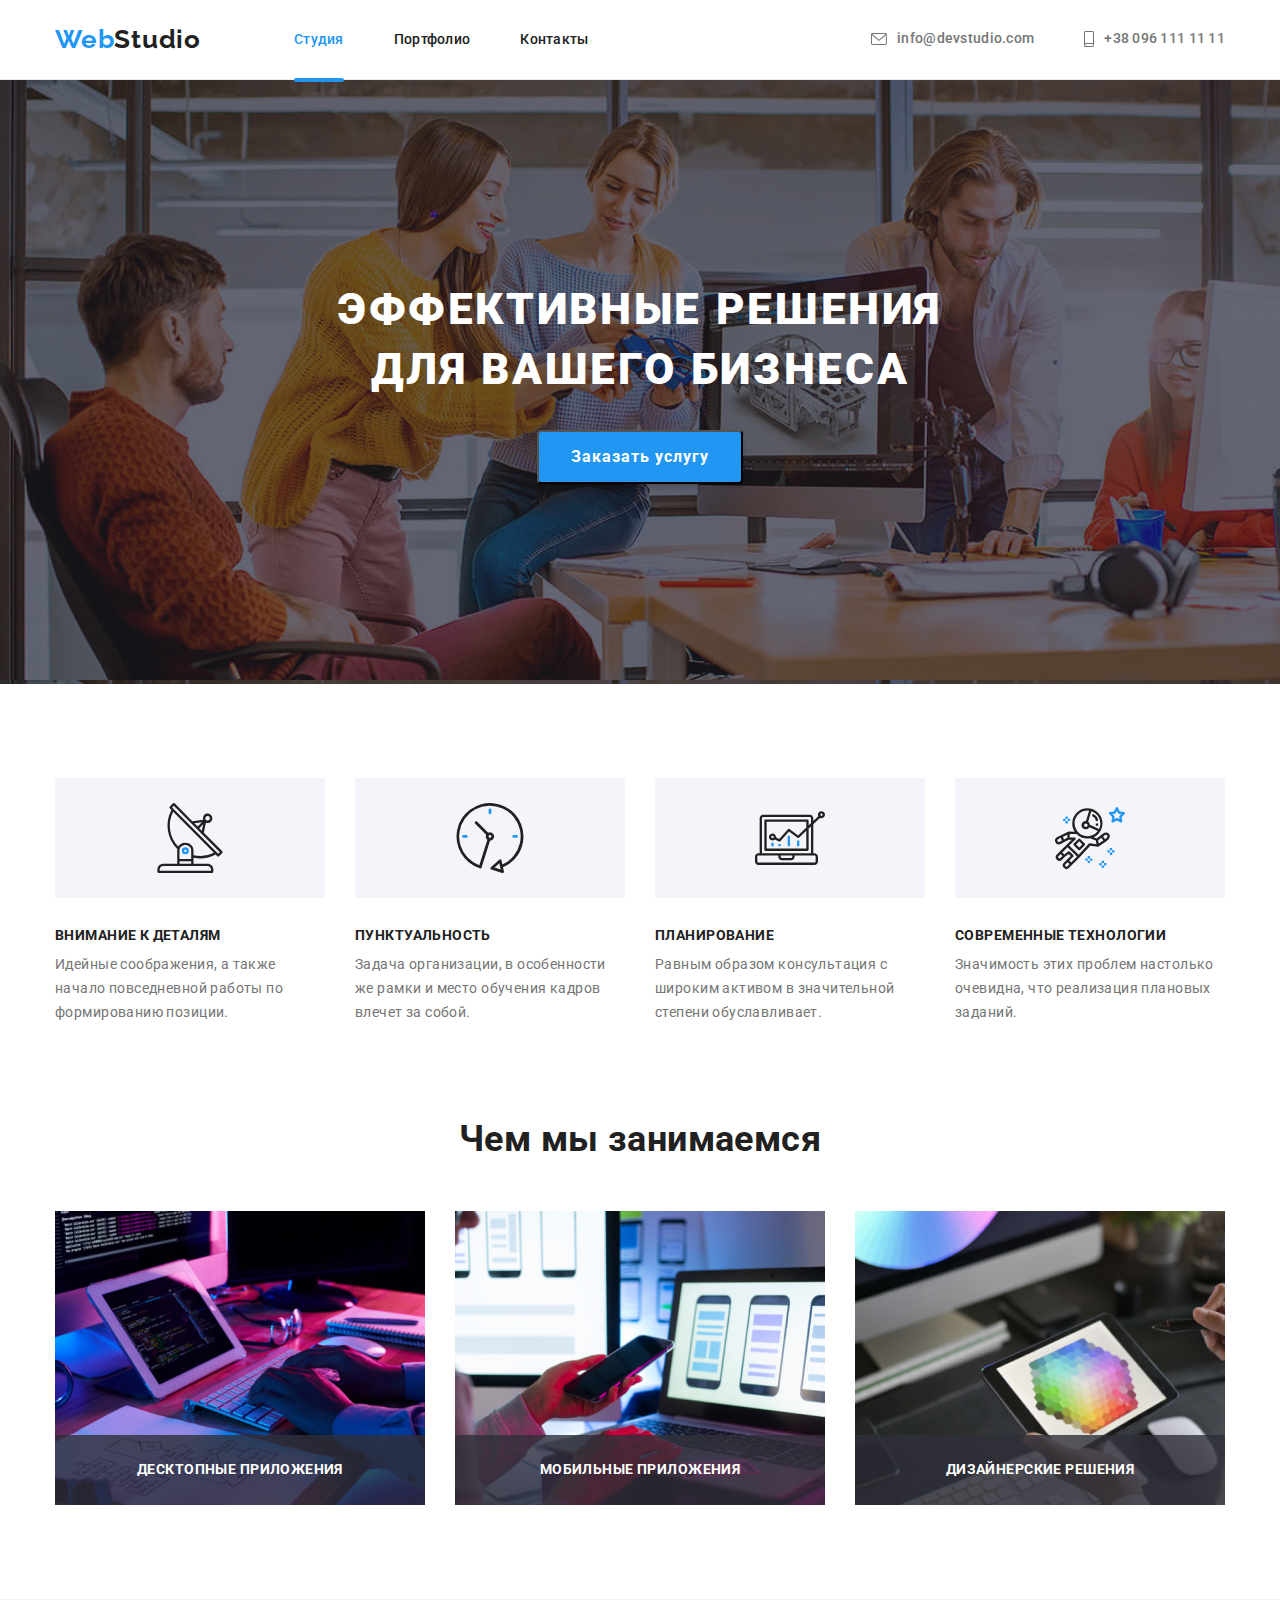
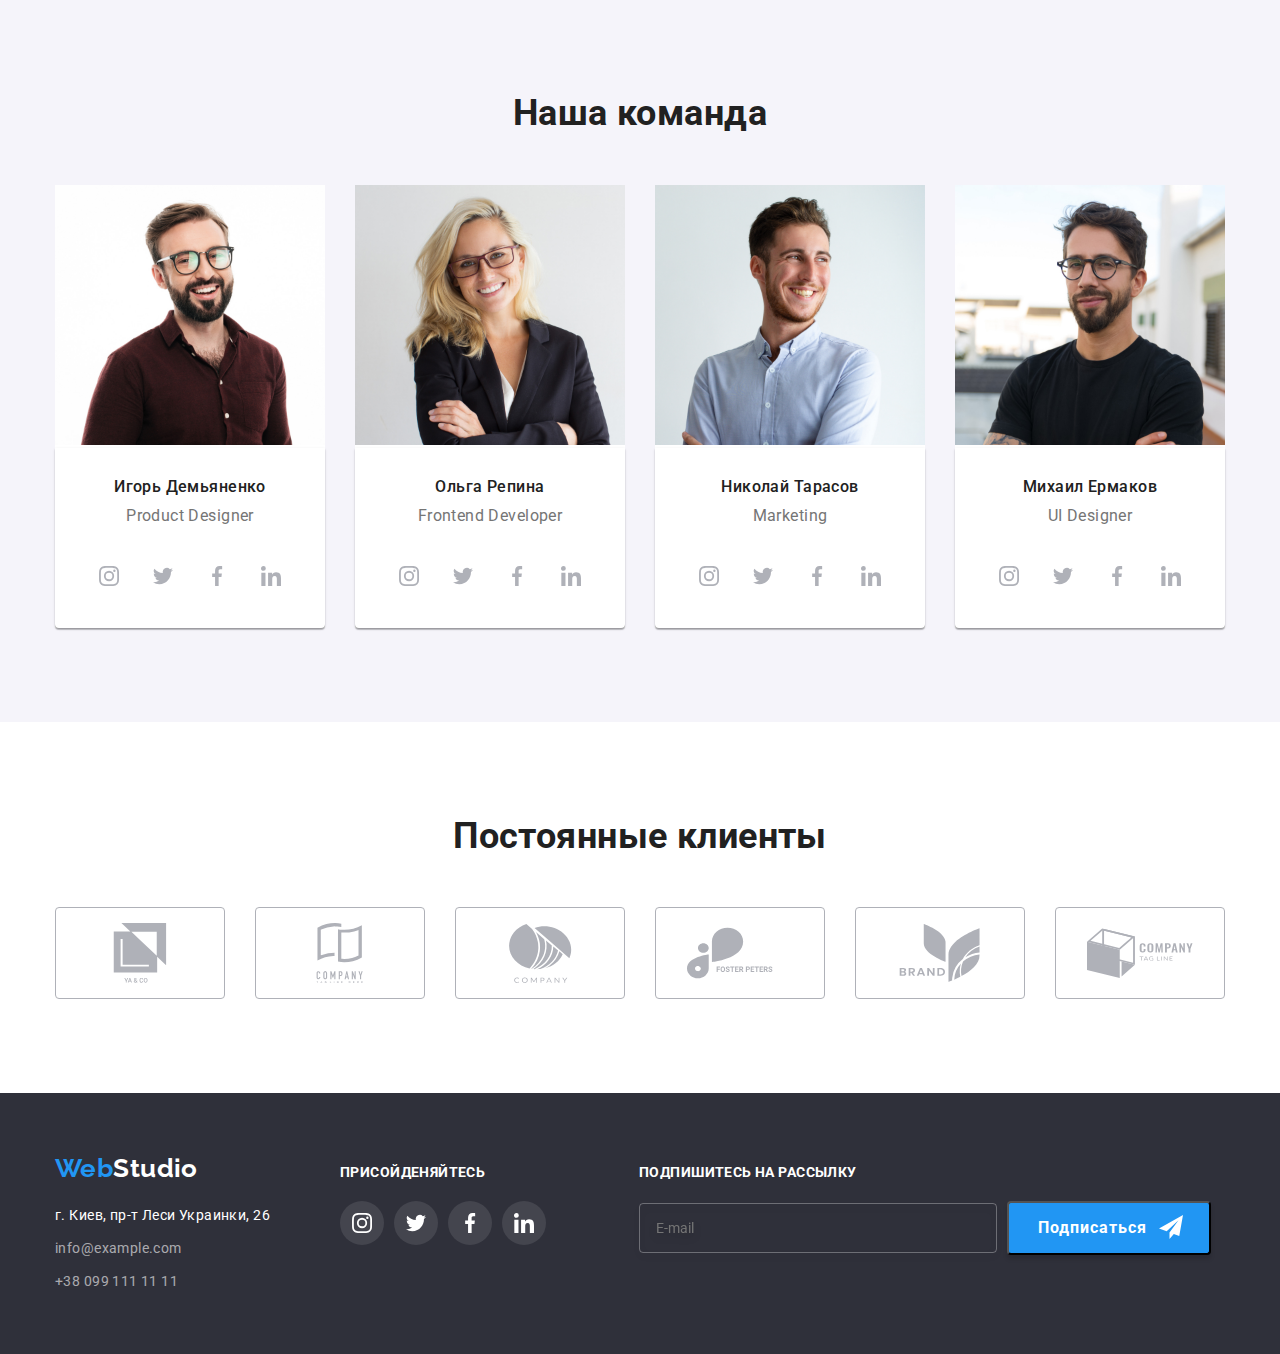
==== index.html @ 7fa9fbef "murkup-hw-7" ====
<!DOCTYPE html>
<html lang="ru">
<head>
    <meta charset="UTF-8">
    <meta http-equiv="X-UA-Compatible" content="IE=edge">
    <meta name="viewport" content="width=device-width, initial-scale=1.0">
    <title>WebStudio</title>
    <link rel="stylesheet" href="https://cdn.jsdelivr.net/npm/modern-normalize@1.1.0/modern-normalize.min.css">
    <link rel="stylesheet" href="./css/style.css">
    <link rel="preconnect" href="https://fonts.googleapis.com">
    <link rel="preconnect" href="https://fonts.gstatic.com" crossorigin>
    <link href="https://fonts.googleapis.com/css2?family=Raleway:wght@700&family=Roboto:wght@400;500;700;900&display=swap"
        rel="stylesheet">
</head>
<body>
    <!-- Navigation-->
        <header class="header">
            <div class="container container-header">
        <nav class="nav">
            <a class="nav-header" href="./index.html"><span class="icon">Web</span>Studio</a>
            <ul class="nav-list">
                <li class="nav-item">
                    <a class="nav-link current" href="./index.html">Студия</a>
                </li>
                <li class="nav-item">
                    <a class="nav-link" href="./portfolio.html">Портфолио</a>
                </li>
                <li class="nav-item">
                    <a class="nav-link" href="">Контакты</a>
                </li>
            </ul>
        </nav>
        <ul class="contact-list">
            <li class="contact-item">
                <a class="contact-link" href="mailto:info@devstudio.com">
                 <svg class="mail-icon" width="16" height="12">
                    <use href="./images/icons.svg#envelope"></use>
                 </svg>info@devstudio.com
                </a>
            </li>
            <li class="contact-item">
                <a class="contact-link" href="tel:+380961111111">
                    <svg class="mail-icon" width="10" height="16">
                      <use href="./images/icons.svg#smartphone"></use>
                    </svg>+38 096 111 11 11
                </a>
            </li>
        </ul>
            </div>
    </header>
    <main>
        <!--Hero-->
        <section class="hero">
            <div class="container">
            <h1 class="hero-title">Эффективные решения<br>для вашего бизнеса</h1>
                <button class="hero-btn" type="button" data-modal-open>Заказать услугу</button>
                <div class="backdrop is-hidden" data-modal>
                    <div class="modal">
                        <form class="form">
                            <button class="btn-modal-close" data-modal-close>
                                <svg class="icon-modal-close">
                                    <use href="./images/icons-form.svg#close-black-form"></use>
                                </svg>
                            </button>
                            <b class="form-title">Оставьте свои данные, мы вам перезвоним</b>
                            <div class="form-field">
                                <input class="form-input" type="text" name="text" id="name">
                                <span class="form-icon"><svg class="form-icon-item">
                                    <use href="./images/icons-form.svg#person-black-form"></use>
                                </svg></span>
                                <label class="form-label" for="name">Имя</label>
                            </div>
                            <div class="form-field">
                                <input class="form-input" type="tel" name="tel" id="tel">
                                <span class="form-icon"><svg class="form-icon-item">
                                    <use href="./images/icons-form.svg#phone-black-form"></use>
                                </svg></span>
                                <label class="form-label" for="tel">Телефон</label>
                            </div>
                            <div class="form-field">
                                <input class="form-input" type="email" name="email" id="email">
                                <span class="form-icon"><svg class="form-icon-item">
                                    <use href="./images/icons-form.svg#email-black-form"></use>
                                </svg></span>
                                <label class="form-label" for="email">Почта</label>
                            </div>
                            <div class="form-field">
                                <textarea class="form-input" placeholder="Введите текст" rows="5" name="feedback" id="feedback"></textarea>
                                <label class="form-label" for="feedback">Комментарий</label>
                            </div>
                            <div class="checkbox">
                                <label class="checkbox-label">
                                <input class="checkbox-input" type="checkbox" name="chekbox">
                                <span class="checkbox-icon"></span>
                                    Соглашаюсь с рассылкой и принимаю <a class="condition" href="">Условия договора</a>
                                </label>
                            </div>
                            <button class="form-btn-send" type="submit">Отправить</button>
                        </form>
                    </div>
                </div>
            </div>
        </section>
        <!--Наши преимущества-->
        <section class="content">
            <div class="container">
            <h2 hidden>Наши особенности</h2>
            <ul class="content-list">
                <li class="content-item">
                    <div class="box-icon">
                        <svg class="icon-special">
                            <use href="./images/icons.svg#antenna"></use>
                        </svg>
                    </div>
                    <h3 class="content-subtitle">Внимание к деталям</h3>
                    <p class="content-text">Идейные соображения, а также начало повседневной работы по формированию позиции.</p>
                </li>
                <li class="content-item">
                    <div class="box-icon">
                        <svg class="icon-special">
                        <use href="./images/icons.svg#clock"></use>
                        </svg>
                    </div>
                    <h3 class="content-subtitle">Пунктуальность</h3>
                    <p class="content-text">Задача организации, в особенности же рамки и место обучения кадров влечет за собой.</p>
                </li>
                <li class="content-item">
                    <div class="box-icon">
                        <svg class="icon-special">
                        <use href="./images/icons.svg#diagram"></use>
                        </svg>
                    </div>
                    <h3 class="content-subtitle">Планирование</h3>
                    <p class="content-text">Равным образом консультация с широким активом в значительной степени обуславливает.</p>
                </li>
                <li class="content-item">
                    <div class="box-icon">
                        <svg class="icon-special">
                        <use href="./images/icons.svg#astronaut"></use>
                        </svg>
                    </div>
                    <h3 class="content-subtitle">Современные технологии</h3>
                    <p class="content-text">Значимость этих проблем настолько очевидна, что реализация плановых заданий.</p>
                </li>
            </ul>
            </div>
        </section>
        <!--Чем мы занимаемся-->
        <section class="section">
            <div class="container">
            <h2 class="main-title">Чем мы занимаемся</h2>
            <ul class="image-list">
                <li class="image-item">
                    <div class="image-thumb">
                    <img class="image-works" src="./images/img.jpg" alt="создание сайта" width="370" height="294">
                    <p class="image-thumb-text">
                        Десктопные приложения
                    </p>
                    </div>
                </li>
                <li class="image-item">
                    <div class="image-thumb">
                    <img class="image-works" src="./images/img-1.jpg" alt="разработка мобильного приложения" width="370" height="294">
                    <p class="image-thumb-text">
                        Мобильные приложения
                    </p>
                    </div>
                </li>
                <li class="image-item">
                    <div class="image-thumb">
                    <img class="image-works" src="./images/img-2.jpg" alt="гамма цветов" width="370" height="294">
                    <p class="image-thumb-text">
                        Дизайнерские решения 
                    </p>
                    </div>
                </li>
            </ul>
            </div>
        </section>
        <!--Наша команда-->
        <section class="section team">
            <div class="container">
            <h2 class="main-title">Наша команда</h2>
                <ul class="team-list">
                    <li class="team-item">
                        <img class="team-link" src="./images/img-igor.jpg" alt="фото Игорь Демьяненко дизайнер продукта" width="270" height="260">
                        <div class="team-border">
                        <h3 class="title-avatar">Игорь Демьяненко</h3>
                        <p class="team-text">Product Designer</p>
                        <ul class="icons-line">
                            <li class="icons-item">
                                <a class="background-link" href="https://instagram.com">
                                    <svg class="social-media">
                                         <use href="./images/icons.svg#instagram"></use>
                                     </svg>
                                 </a>
                            </li>
                            <li class="icons-item">
                                <a class="background-link" href="https://twiter.com">
                                    <svg class="social-media">
                                        <use href="./images/icons.svg#twitter"></use>
                                    </svg>
                                </a>
                            </li>
                            <li class="icons-item">
                                <a class="background-link" href="https://facebook.com">
                                    <svg class="social-media">
                                        <use href="./images/icons.svg#facebook"></use>
                                    </svg>
                                </a>
                            </li>
                            <li class="icons-item">
                                <a class="background-link" href="https://linkedin.com">
                                    <svg class="social-media">
                                        <use href="./images/icons.svg#linkedin"></use>
                                    </svg>
                                </a>
                            </li>
                        </ul>
                        </div>
                    </li>
                    <li class="team-item">
                        <img class="team-link" src="./images/img-olga.jpg" alt="фото Ольга Репина frontend разработчик" width="270" height="260">
                        <div class="team-border">
                        <h3 class="title-avatar">Ольга Репина</h3>
                        <p class="team-text">Frontend Developer</p>
                        <ul class="icons-line">
                            <li class="icons-item">
                                <a class="background-link" href="https://instagram.com">
                                    <svg class="social-media">
                                        <use href="./images/icons.svg#instagram"></use>
                                    </svg>
                                </a>
                            </li>
                            <li class="icons-item">
                                <a class="background-link" href="https://twiter.com">
                                    <svg class="social-media">
                                        <use href="./images/icons.svg#twitter"></use>
                                    </svg>
                                </a>
                            </li>
                            <li class="icons-item">
                                <a class="background-link" href="https://facebook.com">
                                    <svg class="social-media">
                                        <use href="./images/icons.svg#facebook"></use>
                                    </svg>
                                </a>
                            </li>
                            <li class="icons-item">
                                <a class="background-link" href="https://linkedin.com">
                                    <svg class="social-media">
                                        <use href="./images/icons.svg#linkedin"></use>
                                    </svg>
                                </a>
                            </li>
                        </ul>
                        </div>
                    </li>
                    <li class="team-item">
                        <img class="team-link" src="./images/img-nikolaj.jpg" alt="фото Николай Тарасов маркитолог" width="270" height="260">
                        <div class="team-border">
                        <h3 class="title-avatar">Николай Тарасов</h3>
                        <p class="team-text">Marketing</p>
                        <ul class="icons-line">
                            <li class="icons-item">
                                <a class="background-link" href="https://instagram.com">
                                    <svg class="social-media">
                                        <use href="./images/icons.svg#instagram"></use>
                                    </svg>
                                </a>
                            </li>
                            <li class="icons-item">
                                <a class="background-link" href="https://twiter.com">
                                    <svg class="social-media">
                                        <use href="./images/icons.svg#twitter"></use>
                                    </svg>
                                </a>
                            </li>
                            <li class="icons-item">
                                <a class="background-link" href="https://facebook.com">
                                    <svg class="social-media">
                                        <use href="./images/icons.svg#facebook"></use>
                                    </svg>
                                </a>
                            </li>
                            <li class="icons-item">
                                <a class="background-link" href="https://linkedin.com">
                                    <svg class="social-media">
                                        <use href="./images/icons.svg#linkedin"></use>
                                    </svg>
                                </a>
                            </li>
                        </ul>
                        </div>
                    </li>
                    <li class="team-item">
                        <img class="team-link" src="./images/img-mihail.jpg" alt="фото Михаил Ермаков дизайнер пользовательского интерфейса" width="270" height="260">
                        <div class="team-border">
                        <h3 class="title-avatar">Михаил Ермаков</h3>
                        <p class="team-text">UI Designer</p>
                        <ul class="icons-line">
                            <li class="icons-item">
                                <a class="background-link" href="https://instagram.com">
                                    <svg class="social-media">
                                        <use href="./images/icons.svg#instagram"></use>
                                    </svg>
                                </a>
                            </li>
                            <li class="icons-item">
                                <a class="background-link" href="https://twiter.com">
                                    <svg class="social-media">
                                        <use href="./images/icons.svg#twitter"></use>
                                    </svg>
                                </a>
                            </li>
                            <li class="icons-item">
                                <a class="background-link" href="https://facebook.com">
                                    <svg class="social-media">
                                        <use href="./images/icons.svg#facebook"></use>
                                    </svg>
                                </a>
                            </li>
                            <li class="icons-item">
                                <a class="background-link" href="https://linkedin.com">
                                    <svg class="social-media">
                                        <use href="./images/icons.svg#linkedin"></use>
                                    </svg>
                                </a>
                            </li>
                        </ul>
                        </div>
                    </li>
                </ul>
            </div>
        </section>
        <section class="section">
            <div class="container">
                <h2 class="main-title">Постоянные клиенты</h2>
                <ul class="company-list">
                <li class="company-item">
                <a class="company-link" href="">
                    <svg class="company-svg" width="106" height="60">
                        <use href="./images/icons.svg#Union"></use>
                    </svg>
                </a>
                </li>
                <li class="company-item">
                  <a class="company-link" href="">
                    <svg class="company-svg" width="106" height="60">
                        <use href="./images/icons.svg#tagline-here"></use>
                    </svg>
                  </a>
                </li>
                <li class="company-item">
                  <a class="company-link" href="">
                    <svg class="company-svg" width="106" height="60">
                        <use href="./images/icons.svg#company"></use>
                    </svg>
                  </a>
                </li>
                <li class="company-item">
                  <a class="company-link" href="">
                    <svg class="company-svg" width="106" height="60">
                        <use href="./images/icons.svg#foster-peters"></use>
                    </svg>
                  </a>
                </li>
                <li class="company-item">
                  <a class="company-link" href="">
                    <svg class="company-svg" width="106" height="60">
                        <use href="./images/icons.svg#brand"></use>
                    </svg>
                  </a>
                </li>
                <li class="company-item">
                  <a class="company-link" href="">
                    <svg class="company-svg" width="106" height="60">
                        <use href="./images/icons.svg#tagline-last"></use>
                    </svg>
                  </a>
                </li>
                </ul>
            </div>
        </section>
    </main>
    <!--Подвал-->
    <footer class="footer">
        <div class="container footer-container">
        <div>
        <a class="footer-link" href="./index.html"><span class="icon">Web</span>Studio</a>
        <address class="map">г. Киев, пр-т Леси Украинки, 26</address>
        <ul class="footer-list">
            <li class="footer-item">
                <a class="footer-contact" href="mailto:info@example.com">info@example.com</a>
            </li>
            <li class="footer-item">
                <a class="footer-contact" href="tel:+380991111111">+38 099 111 11 11</a>
            </li>
        </ul>
        </div>
        <div class="social-container">
            <p class="footer-join">присойденяйтесь</p>   
            <ul class="footer-list-icons">
            <li class="footer-item-icons">
                <a class="footer-link-icons" href="https://instagram.com">
                    <svg class="footer-icons" width="20" height="20">
                        <use href="./images/icons.svg#instagram"></use>
                    </svg>
                </a>
            </li>
            <li class="footer-item-icons">
                <a class="footer-link-icons" href="https://twiter.com">
                    <svg class="footer-icons" width="20" height="20">
                        <use href="./images/icons.svg#twitter"></use>
                    </svg>
                </a>
            </li>
            <li class="footer-item-icons">
                <a class="footer-link-icons" href="https://facebook.com">
                    <svg class="footer-icons" width="20" height="20">
                        <use href="./images/icons.svg#facebook"></use>
                    </svg>
                </a>
            </li>
            <li class="footer-item-icons">
                <a class="footer-link-icons" href="https://linkedin.com">
                    <svg class="footer-icons" width="20" height="20">
                        <use href="./images/icons.svg#linkedin"></use>
                    </svg>
                </a>
            </li>
        </ul>
        </div>
        <form class="form-footer">
            <b class="form-title-footer">
                Подпишитесь на рассылку
            </b>
            <div class="form-footer-box">
                <input class="form-footer-input" type="email" name="email" placeholder="E-mail">
                <span class="form-footer-icon">
                    <svg class="form-footer-item">
                        <use href="./images/icons-form.svg#icon-send"></use>
                    </svg>
                </span>
            <button class="btn-footer-submit" type="submit">Подписаться</button>
            </div>
        </form>
        </div>
    </footer>
    <script src="./js/modal.js"></script>
</body>
</html>
---- css/style.css ----
:root {
  /* Основные шрифты */
  --main-font: Roboto, sans-serif;
  --secondary-font: Raleway, sans-serif;
  /* Фоны */
  --white-theme: #ffffff;
  --secondary-theme: #f5f4fa;
  --dark-background: #2f303a;
  /* Цвета текста */
  --main-text: #212121;
  --gray-text: #757575;
  --white-text: #ffffff;
  /* Эфект hover */
  --blue-hover: #2196f3;
  /*Фон кнопки  */
  --blue-bnt: #2196f3;
  /* cubic */
  --cubic-anm: cubic-bezier(0.4, 0, 0.2, 1);
}

body {
  color: var(--white-theme);
  font-family: var(--main-font);
  font-size: 14px;
  font-weight: 400;
  letter-spacing: 0.03em;
}

h1,
h2,
h3,
p,
ul {
  list-style: none;
  padding-left: 0;
  margin-top: 0;
  margin-bottom: 0;
}

a {
  text-decoration: none;
}

.container {
  width: 1200px;
  padding-left: 15px;
  padding-right: 15px;
  margin: 0 auto;
}

/* Header */
/* color-text */
.header {
  padding-top: 24px;
  padding-bottom: 24px;
  border-bottom: 1px solid #ececec;
}

.container-header {
  display: flex;
  align-items: center;
}

.nav {
  display: flex;
  align-items: center;
}

.nav-header {
  color: var(--main-text);
  font-family: var(--secondary-font);
  font-weight: 700;
  font-size: 26px;
  line-height: 1.19;
  letter-spacing: 0.03em;
}

.icon {
  color: var(--blue-hover);
}

/* Navigation */
/* block */

.nav-list {
  display: flex;
  margin-left: 93px;
}

.nav-item {
  margin-right: 50px;
  position: relative;
}

.nav-item:last-child {
  margin-right: 0;
}

.nav-link {
  color: var(--main-text);
  font-weight: 500;
  line-height: 1.14;
  letter-spacing: 0.02em;

  transition: color 250ms var(--cubic-anm);
}

.nav-link:hover,
.nav-link:focus {
  color: var(--blue-hover);
}

.current {
  color: var(--blue-hover);
}

.current::after {
  content: "";
  display: block;
  width: 100%;
  height: 4px;
  background-color: var(--blue-bnt);
  position: absolute;
  border-radius: 2px;
  top: 275%;
}

.contact-list {
  display: flex;
  margin-left: auto;
}

.contact-item {
  margin-right: 50px;
}

.contact-item:last-child {
  margin-right: 0;
}

.contact-link {
  display: flex;
  align-items: center;
  color: var(--gray-text);
  font-weight: 500;
  line-height: 1.14;
  letter-spacing: 0.02em;

  transition: color 250ms var(--cubic-anm);
}

.mail-icon {
  fill: var(--gray-text);
  margin-right: 10px;

  transition: fill 250ms var(--cubic-anm);
}

.contact-link:hover,
.contact-link:focus {
  color: var(--blue-hover);
}

.contact-link:hover .mail-icon,
.contact-link:focus .mail-icon {
  fill: var(--blue-hover);
}

/* Hero */
/* color-text */
.hero {
  background-image: linear-gradient(
      to right,
      rgba(47, 48, 58, 0.4),
      rgba(47, 48, 58, 0.4)
    ),
    url(../images/background-hero.jpg);
  background-color: var(--dark-background);
  padding-top: 200px;
  padding-bottom: 200px;
  text-align: center;
}

.hero-title {
  color: var(--white-text);
  font-weight: 900;
  font-size: 44px;
  line-height: 1.36;
  letter-spacing: 0.06em;
  text-transform: uppercase;
}

.hero-btn {
  color: var(--white-text);
  font-weight: 700;
  font-size: 16px;
  line-height: 1.87;
  letter-spacing: 0.06em;
  cursor: pointer;
  font-family: inherit;
  margin-top: 30px;
  padding-top: 10px;
  padding-right: 32px;
  padding-bottom: 10px;
  padding-left: 32px;
  background: var(--blue-bnt);
  box-shadow: 0px 4px 4px rgba(0, 0, 0, 0.15);
  border-radius: 4px;
}

.backdrop {
  z-index: 2;
  position: fixed;
  top: 0;
  left: 0;
  width: 100%;
  height: 100%;
  background-color: rgba(0, 0, 0, 0.2);
  opacity: 1;
  transition: opacity 250ms var(--cubic-anm), visibility 250ms var(--cubic-anm);
}

.backdrop.is-hidden {
  opacity: 0;
  pointer-events: none;
  visibility: hidden;
}

.backdrop.is-hidden .modal {
  transform: translate(-50%, -50%) scale(1.3);
}

.modal {
  position: absolute;
  top: 50%;
  left: 50%;
  padding: 40px;
  width: 528px;
  height: 581px;
  background-color: #fff;
  transform: translate(-50%, -50%) scale(1);
  transition: transform 250ms var(--cubic-anm);
}

.form-field {
  position: relative;
  display: flex;
  flex-direction: column-reverse;
  margin-bottom: 10px;
}

.form-field:nth-child(6) {
  margin-bottom: 20px;
}

.form-title {
  display: block;
  color: var(--main-text);
  font-weight: 700;
  font-size: 20px;
  line-height: 1.15;
  text-align: center;
  letter-spacing: 0.03em;
  margin-bottom: 30px;
}


.form-label {
  color: var(--gray-text);
  font-weight: 400;
  font-size: 12px;
  line-height: 1.16;
  letter-spacing: 0.01em;
  text-align: left;
  margin-bottom: 4px;
  cursor: pointer;
}

.form-icon {
  position: absolute;
  top: 30px;
  left: 12px;
}

.form-icon-item {
  outline: none;
  width: 18px;
  height: 18px;
  transition: fill 250ms var(--cubic-anm);
}


.form-input {
  outline: none;
  padding: 11px;
  cursor: pointer;
  padding-left: 42px;
  border: 1px solid rgba(33, 33, 33, 0.2);
  border-radius: 4px;
  transition: border-color 250ms var(--cubic-anm);
  resize: none;
}

.form-input:nth-last-child(2) {
  padding-top: 12px;
  padding-left: 16px;
}

.form-input:focus, .form-input:hover {
  border-color: var(--blue-hover);
}

.form-input:focus + .form-icon ,
.form-input:hover + .form-icon  {
  fill: var(--blue-hover);
}

.form-icon:hover {
  fill: var(--blue-hover);
}

.checkbox {
  color: var(--gray-text);
  font-weight: 400;
  font-size: 14px;
  line-height: 1.71;
  letter-spacing: 0.03em;
  margin-bottom: 30px;
  cursor: pointer;
}

.checkbox-label {
  display: flex;
  align-items: center;
  justify-content: center;
  cursor: pointer;
}

.checkbox-input {
  clip: rect(0 0 0 0);
  clip-path: inset(50%);
  height: 1px;
  overflow: hidden;
  white-space: nowrap;
  width: 1px;
}

.checkbox-icon {
  margin-right: 7px;
  width: 16px;
  height: 15px;
  color: #212121;
  border: solid 2px #212121;
  border-radius: 2px;
}

.checkbox-input:checked + .checkbox-icon {
  background-color: var(--blue-hover);
  border-radius: 2px;
  border-color: #2196f3;
  background-image: url(../images/icon-check.svg);
  background-origin: border-box;
}

.checkbox-input:focus + .checkbox-icon {
  border-color: #2196f3;
}

.condition {
  color: #2196f3;
  text-decoration: underline;
}

.form-btn-send {
  font-weight: 700;
  font-size: 16px;
  line-height: 1.87;
  color: var(--white-text);
  padding: 10px 55px;
  cursor: pointer;
  border: none;
  align-items: center;
  text-align: center;
  letter-spacing: 0.06em;
  background: #2196F3;
  box-shadow: 0px 4px 4px rgba(0, 0, 0, 0.15);
  border-radius: 4px;
}

.btn-modal-close {
  position: absolute;
  top: 8px;
  right: 8px;
  width: 30px;
  height: 30px;
  border-radius: 50%;
  background-color: #fff;
  border: 1px solid rgba(0, 0, 0, 0.1);
  cursor: pointer;
  transition: fill 250ms var(--cubic-anm);
  
}

.btn-modal-close:focus, .btn-modal-close:hover {
  fill: var(--blue-hover);
}

.icon-modal-close {
  width: 18px;
  height: 18px;
}


/* section Content */
.content {
  padding-top: 94px;
}

.content-list {
  display: flex;
}

.content-item {
  margin-right: 30px;
}

.content-item:last-child {
  margin-right: 0;
}

.box-icon {
  display: flex;
  align-items: center;
  justify-content: center;
  background-color: #f5f4fa;
  width: 270px;
  height: 120px;
  margin-bottom: 30px;
}

.icon-special {
  width: 70px;
  height: 70px;
}

/* color-text */
.content-subtitle {
  color: var(--main-text);
  font-weight: 700;
  font-size: 14px;
  line-height: 1.14;
  text-transform: uppercase;
}

.content-text {
  color: var(--gray-text);
  line-height: 1.71;
  margin-top: 10px;
}

/* section image-works */

.section {
  padding-top: 94px;
  padding-bottom: 94px;
}

/* color-text */
.main-title {
  color: var(--main-text);
  font-weight: 700;
  font-size: 36px;
  line-height: 1.16;
  margin-bottom: 50px;
}

.image-list {
  display: flex;
}

.image-item {
  margin-right: 30px;
}

.image-item:last-child {
  margin-right: 0;
}

.image-thumb {
  z-index: 1;
  position: relative;
}

.image-works {
  display: block;
}

.image-thumb-text {
  position: absolute;
  background-color: rgba(47, 48, 58, 0.8);
  transform: translate(-50%, 0);
  left: 50%;
  padding-top: 27px;
  padding-bottom: 27px;
  width: 100%;
  bottom: 0;
  margin: 0;

  font-weight: 700;
  font-size: 14px;
  line-height: 1.14;
  text-align: center;
  letter-spacing: 0.03em;
  text-transform: uppercase;
}

/* section team */

.team {
  background-color: var(--secondary-theme);
}

.main-title {
  text-align: center;
}

.team-list {
  display: flex;
}

.team-item {
  background-color: var(--white-theme);
  margin-right: 30px;
}

.team-item:last-child {
  margin-right: 0;
}

.team-border {
  box-shadow: 0px 1px 3px rgba(0, 0, 0, 0.12), 0px 1px 1px rgba(0, 0, 0, 0.14),
    0px 2px 1px rgba(0, 0, 0, 0.2);
  border-radius: 0px 0px 4px 4px;
  text-align: center;
  padding-top: 30px;
  padding-bottom: 30px;
}

/* color-text */

.title-avatar {
  color: var(--main-text);
  font-weight: 500;
  font-size: 16px;
  line-height: 1.18;
  margin-bottom: 10px;
}

.team-text {
  color: var(--gray-text);
  font-size: 16px;
  line-height: 1.18;
  margin-bottom: 28px;
}

.team-border .icons-line {
  display: flex;
  align-items: center;
  justify-content: center;
}

.icons-item {
  margin-right: 10px;
}

.icons-item:last-child {
  margin-right: 0;
}

.background-link {
  display: flex;
  justify-content: center;
  align-items: center;
  width: 44px;
  height: 44px;
  background-color: white;
  border-radius: 50%;

  transition: background-color 250ms var(--cubic-anm);
}

.background-link:hover,
.background-link:focus {
  background-color: var(--blue-hover);
}

.social-media {
  fill: #afb1b8;
  transition: fill 250ms var(--cubic-anm);
}

.background-link:hover .social-media,
.background-link:focus .social-media {
  fill: var(--white-theme);
}

.company-list {
  display: flex;
  align-items: center;
  justify-content: center;
}

.company-item {
  margin-right: 30px;
  height: 92px;
  width: 170px;
}

.company-item:last-child {
  margin-right: 0;
}

.company-link {
  display: flex;
  align-items: center;
  justify-content: center;
  border: 1px solid #afb1b8;
  box-sizing: border-box;
  border-radius: 4px;
  width: 100%;
  height: 100%;

  transition: border-color 250ms var(--cubic-anm);
}

.company-svg {
  fill: #afb1b8;
  transition: fill 250ms var(--cubic-anm);
}

.company-link:hover,
.company-link:focus {
  border-color: var(--blue-hover);
}

.company-link:hover .company-svg,
.company-link:focus .company-svg {
  fill: var(--blue-hover);
}

/* footer */

.footer {
  background-color: var(--dark-background);
  padding-top: 60px;
  padding-bottom: 60px;
}

.background-link {
  background-color: #fff;
  width: 44px;
  height: 44px;
}

.social-media {
  fill: #afb1b8;
  width: 20px;
  height: 20px;
}

.footer-link {
  color: var(--white-text);
  font-family: var(--secondary-font);
  font-weight: 700;
  font-size: 26px;
  line-height: 1.19;
  display: block;
  margin-bottom: 20px;
}

.map {
  color: var(--white-text);
  line-height: 1.71;
  font-style: normal;
  margin-bottom: 9px;
}

.footer-item {
  margin-bottom: 9px;
}

.footer-item:last-child {
  margin-bottom: 0;
}

.footer-contact {
  color: rgba(255, 255, 255, 0.6);
  line-height: 1.71;

  transition: color 250ms var(--cubic-anm);
}

.footer-contact:hover,
.footer-contact:focus {
  color: var(--blue-hover);
}

.footer-join {
  font-weight: 700;
  font-size: 14px;
  line-height: 1.14;
  letter-spacing: 0.03em;
  text-transform: uppercase;
  margin-bottom: 20px;
}

.footer-container {
  display: flex;
  align-items: baseline;
}

.social-container {
  margin-left: 70px;
}

.footer-list-icons {
  display: flex;
}

.footer-item-icons {
  margin-right: 10px;
}

.footer-item-icons:last-child {
  margin-right: 0;
}

.footer-link-icons {
  display: flex;
  align-items: center;
  justify-content: center;
  width: 44px;
  height: 44px;
  background: rgba(255, 255, 255, 0.1);
  border-radius: 50%;

  transition: background-color 250ms var(--cubic-anm);
}

.footer-icons {
  fill: var(--white-text);
}

.footer-link-icons:hover,
.footer-link-icons:focus {
  background-color: var(--blue-hover);
}

.form-footer {
  margin-left: 93px;
}

.form-title-footer {
  display: block;
  font-weight: 700;
  font-size: 14px;
  line-height: 1.14;
  letter-spacing: 0.03em;
  text-transform: uppercase;
  margin-bottom: 20px;
}

.form-footer-box {
  display: flex;
  align-items: center;
  position: relative;
}

.form-footer-input {
  margin-right: 10px;
  border: 1px solid rgba(255, 255, 255, 0.3);
  filter: drop-shadow(0px 4px 4px rgba(0, 0, 0, 0.15));
  border-radius: 4px;
  background: transparent;
  padding-top: 15px;
  padding-left: 16px;
  padding-bottom: 15px;
  width: 358px;
  height: 50px;
  outline: none;
  color: #fff;
}

.form-footer-icon {
  position: absolute;
  right: 28px;
}

.form-footer-item {
  width: 24px;
  height: 24px;
  fill: #fff;
}

.btn-footer-submit {
  color: var(--white-text);
  font-weight: 700;
  font-size: 16px;
  line-height: 1.87;
  letter-spacing: 0.06em;
  background: var(--blue-bnt);
  box-shadow: 0px 4px 4px rgba(0, 0, 0, 0.15);
  border-radius: 4px;
  padding-top: 10px;
  padding-right: 62px;
  padding-bottom: 10px;
  padding-left: 29px;
  cursor: pointer;
}

/* ПОРТФОЛИО */

.portfolio {
  padding-top: 94px;
  padding-bottom: 94px;
}

.button-list {
  display: flex;
  justify-content: center;
  margin-bottom: 50px;
}

.button-item {
  margin-right: 8px;
}

.button-item:last-child {
  margin-right: 0;
}

.dropdown {
  padding: 4px 20px;
  border: none;

  color: var(--main-text);
  cursor: pointer;
  background-color: var(--secondary-theme);
  font-weight: 500;
  font-size: 16px;
  line-height: 1.62;
  border-radius: 4px;
  font-family: inherit;
  letter-spacing: 0.03em;

  transition: color 250ms var(--cubic-anm),
    background-color 250ms var(--cubic-anm), box-shadow 250ms var(--cubic-anm);
}

.dropdown:hover,
.dropdown:focus {
  color: var(--white-text);
  background-color: var(--blue-hover);
  box-shadow: 0px 3px 1px rgba(0, 0, 0, 0.1), 0px 1px 2px rgba(0, 0, 0, 0.08),
    0px 2px 2px rgba(0, 0, 0, 0.12);
  border-radius: 4px;
}

/* Gallery */
.gallery-list {
  display: flex;
  flex-wrap: wrap;
  margin-top: -30px;
  margin-left: -30px;
}

.gallery-border {
  padding-top: 20px;
  padding-right: 24px;
  padding-bottom: 20px;
  padding-left: 24px;
  background: #ffffff;
  border-right: 1px solid #eeeeee;
  border-bottom: 1px solid #eeeeee;
  border-left: 1px solid #eeeeee;
  box-sizing: border-box;
}

.gallery-item {
  margin-top: 30px;
  margin-left: 30px;
}

.gallery-link:hover,
.gallery-link:focus {
  box-shadow: 0px 1px 1px rgba(0, 0, 0, 0.12), 0px 4px 4px rgba(0, 0, 0, 0.06),
    1px 4px 6px rgba(0, 0, 0, 0.16);
}

.gallery-link {
  display: block;
}

.gallery-title {
  color: var(--main-text);
  font-weight: 700;
  font-size: 18px;
  line-height: 2;
  letter-spacing: 0.06em;
  margin-bottom: 4px;
}

.gallery-description {
  color: var(--gray-text);
  font-size: 16px;
  line-height: 1.87;
}

.box-overlay {
  position: relative;
  transition: box-shadow 250ms var(--cubic-anm);
}

.overlay {
  position: absolute;
  overflow: hidden;
}

.overlay-txt {
  padding: 63px 24px;
  color: #fff;
  height: 100%;
  font-weight: 400;
  font-size: 18px;
  line-height: 1.55;
  letter-spacing: 0.03em;
  margin: 0;
  background-color: rgba(33, 150, 243, 0.9);

  transform: translateY(101%);
  transition: transform 250ms var(--cubic-anm);
}

.gallery-link:hover .overlay-txt,
.gallery-link:focus .overlay-txt {
  transform: translateY(0);
}
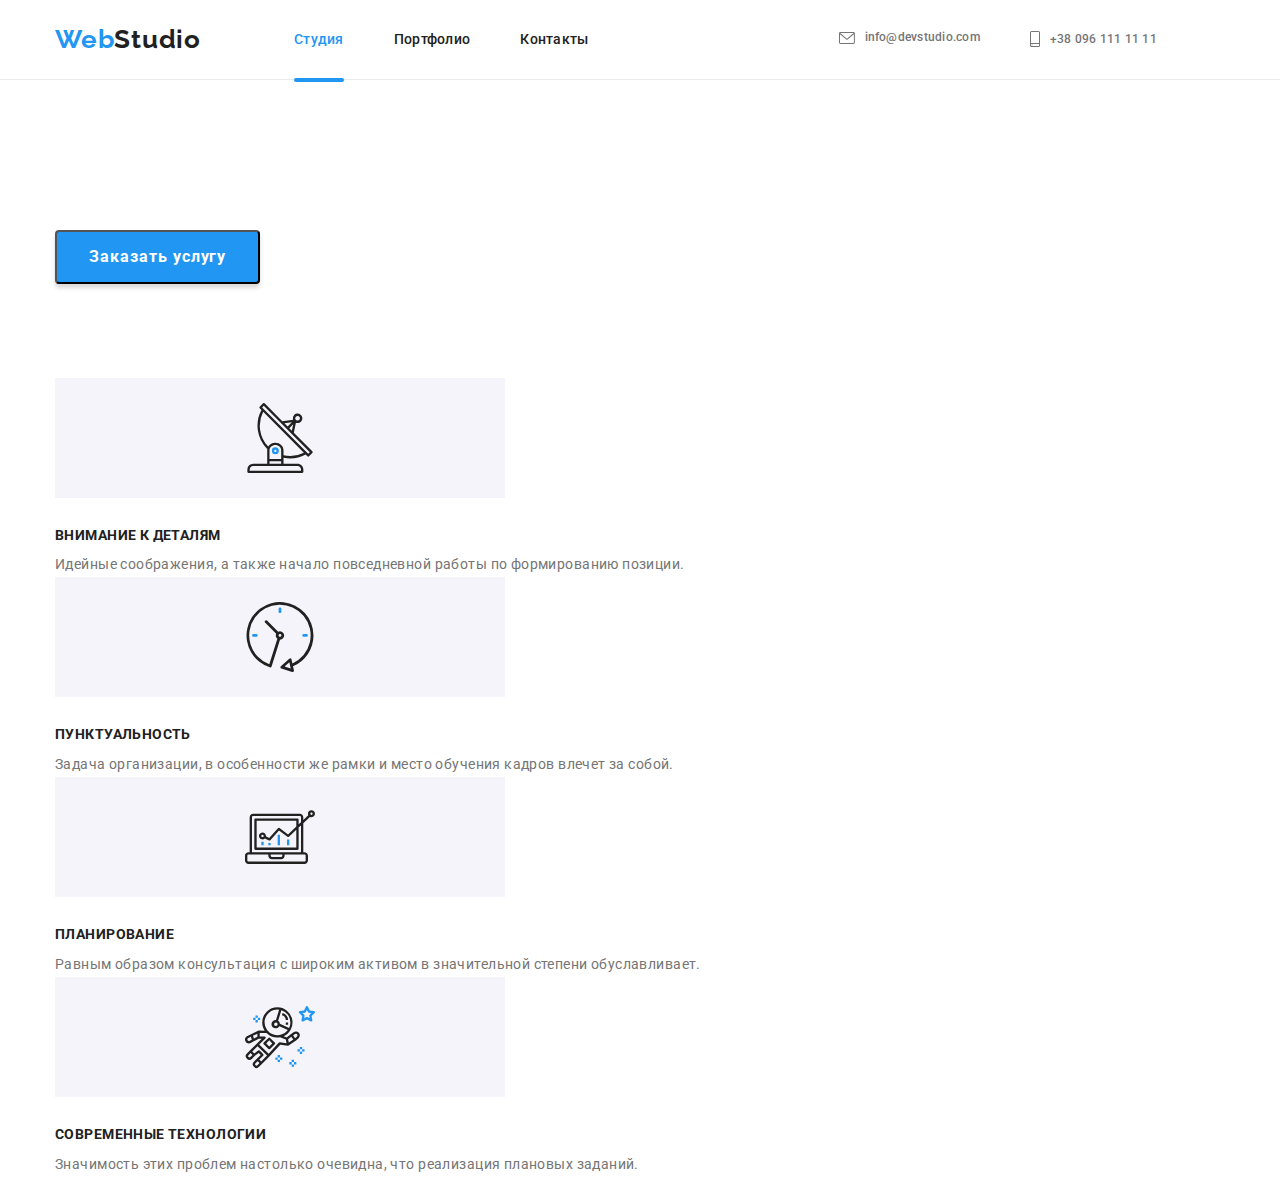
==== commit 8a817e71: "murkup-hw-7-2-1" ====
--- a/index.html
+++ b/index.html
@@ -6,7 +6,7 @@
     <meta name="viewport" content="width=device-width, initial-scale=1.0">
     <title>WebStudio</title>
     <link rel="stylesheet" href="https://cdn.jsdelivr.net/npm/modern-normalize@1.1.0/modern-normalize.min.css">
-    <link rel="stylesheet" href="./css/style.css">
+    <link rel="stylesheet" href="./css/main.min.css">
     <link rel="preconnect" href="https://fonts.googleapis.com">
     <link rel="preconnect" href="https://fonts.gstatic.com" crossorigin>
     <link href="https://fonts.googleapis.com/css2?family=Raleway:wght@700&family=Roboto:wght@400;500;700;900&display=swap"
@@ -15,87 +15,119 @@
 <body>
     <!-- Navigation-->
         <header class="header">
-            <div class="container container-header">
-        <nav class="nav">
-            <a class="nav-header" href="./index.html"><span class="icon">Web</span>Studio</a>
-            <ul class="nav-list">
-                <li class="nav-item">
-                    <a class="nav-link current" href="./index.html">Студия</a>
-                </li>
-                <li class="nav-item">
-                    <a class="nav-link" href="./portfolio.html">Портфолио</a>
-                </li>
-                <li class="nav-item">
-                    <a class="nav-link" href="">Контакты</a>
-                </li>
-            </ul>
-        </nav>
-        <ul class="contact-list">
-            <li class="contact-item">
-                <a class="contact-link" href="mailto:info@devstudio.com">
-                 <svg class="mail-icon" width="16" height="12">
-                    <use href="./images/icons.svg#envelope"></use>
-                 </svg>info@devstudio.com
-                </a>
-            </li>
-            <li class="contact-item">
-                <a class="contact-link" href="tel:+380961111111">
-                    <svg class="mail-icon" width="10" height="16">
-                      <use href="./images/icons.svg#smartphone"></use>
-                    </svg>+38 096 111 11 11
-                </a>
-            </li>
-        </ul>
-            </div>
-    </header>
+            <div class="container container__header">
+                <a class="nav__header" href="./index.html"><span class="icon">Web</span>Studio</a>
+                <div class="mobile-menu" data-menu>
+                <nav class="nav">
+                    <ul class="nav__list mobile-nav__list">
+                        <li class="nav__item mobile-nav__item">
+                            <a class="nav__link mobile-nav__link current" href="./index.html">Студия</a>
+                        </li>
+                        <li class="nav__item mobile-nav__item">
+                            <a class="nav__link mobile-nav__link" href="./portfolio.html">Портфолио</a>
+                        </li>
+                        <li class="nav__item mobile-nav__item">
+                            <a class="nav__link mobile-nav__link" href="">Контакты</a>
+                        </li>
+                    </ul>
+                </nav>
+            <div class="contact-tablet mobile-contact">
+                <ul class="contact__list mobile-contact__list">
+                    <li class="contact__item mobile-contact__item">
+                        <a class="contact__link mobile-contact__mail" href="mailto:info@devstudio.com">
+                            <svg class="contact__icon" width="16" height="12">
+                                <use href="./images/icons.svg#envelope"></use>
+                            </svg>info@devstudio.com
+                        </a>
+                    </li>
+                    <li class="contact__item mobile-contact__item">
+                        <a class="contact__link mobile-contact__phone" href="tel:+380961111111">
+                            <svg class="contact__icon" width="10" height="16">
+                                <use href="./images/icons.svg#smartphone"></use>
+                            </svg>+38 096 111 11 11
+                        </a>
+                    </li>
+                </ul>
+                <ul class="mobile-social__list">
+                    <li class="mobile-social__item">
+                        <a class="mobile-social__link" href="https://instagram.com">Instagram
+                        </a>
+                    </li>
+                    <li class="mobile-social__item">
+                        <a class="mobile-social__link" href="https://twiter.com">Twiter
+                        </a>
+                    </li>
+                    <li class="mobile-social__item">
+                        <a class="mobile-social__link" href="https://facebook.com">Facebook
+                        </a>
+                    </li>
+                    <li class="mobile-social__item">
+                        <a class="mobile-social__link" href="https://linkedin.com">LinkedIn
+                        </a>
+                    </li>
+                </ul>
+            </div>
+                </div>
+                <button class="menu-btn is-active" 
+                      type="button" 
+                      aria-label="переключатель мобильного меню"
+                      aria-expanded="false"
+                      data-menu-button>
+                      <svg class="menu-btn__icon" width="40" height="40">
+                          <use class="menu-btn__icon-open" href="./images/icons-form.svg#icon-close"></use>
+                          <use class="menu-btn__icon-close" href="./images/icons-form.svg#icon-open"></use>
+                      </svg>
+                </button>
+            </div>
+        </header>
     <main>
         <!--Hero-->
         <section class="hero">
             <div class="container">
-            <h1 class="hero-title">Эффективные решения<br>для вашего бизнеса</h1>
-                <button class="hero-btn" type="button" data-modal-open>Заказать услугу</button>
+            <h1 class="hero__title">Эффективные решения<br>для вашего бизнеса</h1>
+                <button class="hero__btn" type="button" data-modal-open>Заказать услугу</button>
                 <div class="backdrop is-hidden" data-modal>
                     <div class="modal">
+                        <button class="modal-close__btn" data-modal-close>
+                            <svg class="modal-close__icon">
+                                <use href="./images/icons-form.svg#close-black-form"></use>
+                            </svg>
+                        </button>
                         <form class="form">
-                            <button class="btn-modal-close" data-modal-close>
-                                <svg class="icon-modal-close">
-                                    <use href="./images/icons-form.svg#close-black-form"></use>
-                                </svg>
-                            </button>
-                            <b class="form-title">Оставьте свои данные, мы вам перезвоним</b>
-                            <div class="form-field">
-                                <input class="form-input" type="text" name="text" id="name">
-                                <span class="form-icon"><svg class="form-icon-item">
+                            <b class="form__title">Оставьте свои данные, мы вам перезвоним</b>
+                            <div class="form__field">
+                                <input class="form__input" type="text" name="text" id="name">
+                                <span class="form__icon"><svg class="form__item">
                                     <use href="./images/icons-form.svg#person-black-form"></use>
                                 </svg></span>
-                                <label class="form-label" for="name">Имя</label>
+                                <label class="form__label" for="name">Имя</label>
                             </div>
-                            <div class="form-field">
-                                <input class="form-input" type="tel" name="tel" id="tel">
-                                <span class="form-icon"><svg class="form-icon-item">
+                            <div class="form__field">
+                                <input class="form__input" type="tel" name="tel" id="tel">
+                                <span class="form__icon"><svg class="form__item">
                                     <use href="./images/icons-form.svg#phone-black-form"></use>
                                 </svg></span>
-                                <label class="form-label" for="tel">Телефон</label>
+                                <label class="form__label" for="tel">Телефон</label>
                             </div>
-                            <div class="form-field">
-                                <input class="form-input" type="email" name="email" id="email">
-                                <span class="form-icon"><svg class="form-icon-item">
+                            <div class="form__field">
+                                <input class="form__input" type="email" name="email" id="email">
+                                <span class="form__icon"><svg class="form__item">
                                     <use href="./images/icons-form.svg#email-black-form"></use>
                                 </svg></span>
-                                <label class="form-label" for="email">Почта</label>
+                                <label class="form__label" for="email">Почта</label>
                             </div>
-                            <div class="form-field">
-                                <textarea class="form-input" placeholder="Введите текст" rows="5" name="feedback" id="feedback"></textarea>
-                                <label class="form-label" for="feedback">Комментарий</label>
+                            <div class="form__field">
+                                <textarea class="form__input" placeholder="Введите текст" rows="5" name="feedback" id="feedback"></textarea>
+                                <label class="form__label" for="feedback">Комментарий</label>
                             </div>
                             <div class="checkbox">
-                                <label class="checkbox-label">
-                                <input class="checkbox-input" type="checkbox" name="chekbox">
-                                <span class="checkbox-icon"></span>
+                                <label class="checkbox__label">
+                                <input class="checkbox__input" type="checkbox" name="chekbox">
+                                <span class="checkbox__icon"></span>
                                     Соглашаюсь с рассылкой и принимаю <a class="condition" href="">Условия договора</a>
                                 </label>
                             </div>
-                            <button class="form-btn-send" type="submit">Отправить</button>
+                            <button class="form-send__btn" type="submit">Отправить</button>
                         </form>
                     </div>
                 </div>
@@ -105,113 +137,113 @@
         <section class="content">
             <div class="container">
             <h2 hidden>Наши особенности</h2>
-            <ul class="content-list">
-                <li class="content-item">
+            <ul class="content__list">
+                <li class="content__item">
                     <div class="box-icon">
-                        <svg class="icon-special">
+                        <svg class="box-icon__feature">
                             <use href="./images/icons.svg#antenna"></use>
                         </svg>
                     </div>
-                    <h3 class="content-subtitle">Внимание к деталям</h3>
-                    <p class="content-text">Идейные соображения, а также начало повседневной работы по формированию позиции.</p>
-                </li>
-                <li class="content-item">
+                    <h3 class="content__subtitle">Внимание к деталям</h3>
+                    <p class="content__text">Идейные соображения, а также начало повседневной работы по формированию позиции.</p>
+                </li>
+                <li class="content__item">
                     <div class="box-icon">
-                        <svg class="icon-special">
+                        <svg class="box-icon__feature">
                         <use href="./images/icons.svg#clock"></use>
                         </svg>
                     </div>
-                    <h3 class="content-subtitle">Пунктуальность</h3>
-                    <p class="content-text">Задача организации, в особенности же рамки и место обучения кадров влечет за собой.</p>
-                </li>
-                <li class="content-item">
+                    <h3 class="content__subtitle">Пунктуальность</h3>
+                    <p class="content__text">Задача организации, в особенности же рамки и место обучения кадров влечет за собой.</p>
+                </li>
+                <li class="content__item">
                     <div class="box-icon">
-                        <svg class="icon-special">
+                        <svg class="box-icon__feature">
                         <use href="./images/icons.svg#diagram"></use>
                         </svg>
                     </div>
-                    <h3 class="content-subtitle">Планирование</h3>
-                    <p class="content-text">Равным образом консультация с широким активом в значительной степени обуславливает.</p>
-                </li>
-                <li class="content-item">
+                    <h3 class="content__subtitle">Планирование</h3>
+                    <p class="content__text">Равным образом консультация с широким активом в значительной степени обуславливает.</p>
+                </li>
+                <li class="content__item">
                     <div class="box-icon">
-                        <svg class="icon-special">
+                        <svg class="box-icon__feature">
                         <use href="./images/icons.svg#astronaut"></use>
                         </svg>
                     </div>
-                    <h3 class="content-subtitle">Современные технологии</h3>
-                    <p class="content-text">Значимость этих проблем настолько очевидна, что реализация плановых заданий.</p>
+                    <h3 class="content__subtitle">Современные технологии</h3>
+                    <p class="content__text">Значимость этих проблем настолько очевидна, что реализация плановых заданий.</p>
                 </li>
             </ul>
             </div>
         </section>
         <!--Чем мы занимаемся-->
-        <section class="section">
+        <!-- <section class="section">
             <div class="container">
             <h2 class="main-title">Чем мы занимаемся</h2>
-            <ul class="image-list">
-                <li class="image-item">
+            <ul class="image__list">
+                <li class="image__item">
                     <div class="image-thumb">
-                    <img class="image-works" src="./images/img.jpg" alt="создание сайта" width="370" height="294">
-                    <p class="image-thumb-text">
+                    <img class="image-thumb__pic" src="./images/img.jpg" alt="создание сайта" width="370" height="294">
+                    <p class="image-thumb__text">
                         Десктопные приложения
                     </p>
                     </div>
                 </li>
-                <li class="image-item">
+                <li class="image__item">
                     <div class="image-thumb">
-                    <img class="image-works" src="./images/img-1.jpg" alt="разработка мобильного приложения" width="370" height="294">
-                    <p class="image-thumb-text">
+                    <img class="image-thumb__pic" src="./images/img-1.jpg" alt="разработка мобильного приложения" width="370" height="294">
+                    <p class="image-thumb__text">
                         Мобильные приложения
                     </p>
                     </div>
                 </li>
-                <li class="image-item">
+                <li class="image__item">
                     <div class="image-thumb">
-                    <img class="image-works" src="./images/img-2.jpg" alt="гамма цветов" width="370" height="294">
-                    <p class="image-thumb-text">
+                    <img class="image-thumb__pic" src="./images/img-2.jpg" alt="гамма цветов" width="370" height="294">
+                    <p class="image-thumb__text">
                         Дизайнерские решения 
                     </p>
                     </div>
                 </li>
             </ul>
             </div>
-        </section>
+        </section> -->
         <!--Наша команда-->
-        <section class="section team">
+        <!-- <section class="section team">
             <div class="container">
             <h2 class="main-title">Наша команда</h2>
-                <ul class="team-list">
-                    <li class="team-item">
-                        <img class="team-link" src="./images/img-igor.jpg" alt="фото Игорь Демьяненко дизайнер продукта" width="270" height="260">
-                        <div class="team-border">
-                        <h3 class="title-avatar">Игорь Демьяненко</h3>
-                        <p class="team-text">Product Designer</p>
-                        <ul class="icons-line">
-                            <li class="icons-item">
-                                <a class="background-link" href="https://instagram.com">
-                                    <svg class="social-media">
+                <ul class="team__list">
+                    <li class="team__item">
+                        <img class="team__avatar" src="./images/img-igor.jpg" alt="фото Игорь Демьяненко дизайнер продукта" width="270" height="260">
+                        <div class="team-frame">
+                        <h3 class="team-frame__name">Игорь Демьяненко</h3>
+                        <p class="team-frame__text">Product Designer</p>
+                        <ul class="team-frame__list">
+                            <li class="team-frame__item">
+                                <a class="team-frame__link" href="https://instagram.com">
+                                    <svg class="team-frame__icon">
                                          <use href="./images/icons.svg#instagram"></use>
                                      </svg>
                                  </a>
                             </li>
-                            <li class="icons-item">
-                                <a class="background-link" href="https://twiter.com">
-                                    <svg class="social-media">
+                            <li class="team-frame__item">
+                                <a class="team-frame__link" href="https://twiter.com">
+                                    <svg class="team-frame__icon">
                                         <use href="./images/icons.svg#twitter"></use>
                                     </svg>
                                 </a>
                             </li>
-                            <li class="icons-item">
-                                <a class="background-link" href="https://facebook.com">
-                                    <svg class="social-media">
+                            <li class="team-frame__item">
+                                <a class="team-frame__link" href="https://facebook.com">
+                                    <svg class="team-frame__icon">
                                         <use href="./images/icons.svg#facebook"></use>
                                     </svg>
                                 </a>
                             </li>
-                            <li class="icons-item">
-                                <a class="background-link" href="https://linkedin.com">
-                                    <svg class="social-media">
+                            <li class="team-frame__item">
+                                <a class="team-frame__link" href="https://linkedin.com">
+                                    <svg class="team-frame__icon">
                                         <use href="./images/icons.svg#linkedin"></use>
                                     </svg>
                                 </a>
@@ -219,36 +251,36 @@
                         </ul>
                         </div>
                     </li>
-                    <li class="team-item">
-                        <img class="team-link" src="./images/img-olga.jpg" alt="фото Ольга Репина frontend разработчик" width="270" height="260">
-                        <div class="team-border">
-                        <h3 class="title-avatar">Ольга Репина</h3>
-                        <p class="team-text">Frontend Developer</p>
-                        <ul class="icons-line">
-                            <li class="icons-item">
-                                <a class="background-link" href="https://instagram.com">
-                                    <svg class="social-media">
+                    <li class="team__item">
+                        <img class="team__avatar" src="./images/img-olga.jpg" alt="фото Ольга Репина frontend разработчик" width="270" height="260">
+                        <div class="team-frame">
+                        <h3 class="team-frame__name">Ольга Репина</h3>
+                        <p class="team-frame__text">Frontend Developer</p>
+                        <ul class="team-frame__list">
+                            <li class="team-frame__item">
+                                <a class="team-frame__link" href="https://instagram.com">
+                                    <svg class="team-frame__icon">
                                         <use href="./images/icons.svg#instagram"></use>
                                     </svg>
                                 </a>
                             </li>
-                            <li class="icons-item">
-                                <a class="background-link" href="https://twiter.com">
-                                    <svg class="social-media">
+                            <li class="team-frame__item">
+                                <a class="team-frame__link" href="https://twiter.com">
+                                    <svg class="team-frame__icon">
                                         <use href="./images/icons.svg#twitter"></use>
                                     </svg>
                                 </a>
                             </li>
-                            <li class="icons-item">
-                                <a class="background-link" href="https://facebook.com">
-                                    <svg class="social-media">
+                            <li class="team-frame__item">
+                                <a class="team-frame__link" href="https://facebook.com">
+                                    <svg class="team-frame__icon">
                                         <use href="./images/icons.svg#facebook"></use>
                                     </svg>
                                 </a>
                             </li>
-                            <li class="icons-item">
-                                <a class="background-link" href="https://linkedin.com">
-                                    <svg class="social-media">
+                            <li class="team-frame__item">
+                                <a class="team-frame__link" href="https://linkedin.com">
+                                    <svg class="team-frame__icon">
                                         <use href="./images/icons.svg#linkedin"></use>
                                     </svg>
                                 </a>
@@ -256,36 +288,36 @@
                         </ul>
                         </div>
                     </li>
-                    <li class="team-item">
-                        <img class="team-link" src="./images/img-nikolaj.jpg" alt="фото Николай Тарасов маркитолог" width="270" height="260">
-                        <div class="team-border">
-                        <h3 class="title-avatar">Николай Тарасов</h3>
-                        <p class="team-text">Marketing</p>
-                        <ul class="icons-line">
-                            <li class="icons-item">
-                                <a class="background-link" href="https://instagram.com">
-                                    <svg class="social-media">
+                    <li class="team__item">
+                        <img class="team__avatar" src="./images/img-nikolaj.jpg" alt="фото Николай Тарасов маркитолог" width="270" height="260">
+                        <div class="team-frame">
+                        <h3 class="team-frame__name">Николай Тарасов</h3>
+                        <p class="team-frame__text">Marketing</p>
+                        <ul class="team-frame__list">
+                            <li class="team-frame__item">
+                                <a class="team-frame__link" href="https://instagram.com">
+                                    <svg class="team-frame__icon">
                                         <use href="./images/icons.svg#instagram"></use>
                                     </svg>
                                 </a>
                             </li>
-                            <li class="icons-item">
-                                <a class="background-link" href="https://twiter.com">
-                                    <svg class="social-media">
+                            <li class="team-frame__item">
+                                <a class="team-frame__link" href="https://twiter.com">
+                                    <svg class="team-frame__icon">
                                         <use href="./images/icons.svg#twitter"></use>
                                     </svg>
                                 </a>
                             </li>
-                            <li class="icons-item">
-                                <a class="background-link" href="https://facebook.com">
-                                    <svg class="social-media">
+                            <li class="team-frame__item">
+                                <a class="team-frame__link" href="https://facebook.com">
+                                    <svg class="team-frame__icon">
                                         <use href="./images/icons.svg#facebook"></use>
                                     </svg>
                                 </a>
                             </li>
-                            <li class="icons-item">
-                                <a class="background-link" href="https://linkedin.com">
-                                    <svg class="social-media">
+                            <li class="team-frame__item">
+                                <a class="team-frame__link" href="https://linkedin.com">
+                                    <svg class="team-frame__icon">
                                         <use href="./images/icons.svg#linkedin"></use>
                                     </svg>
                                 </a>
@@ -293,36 +325,36 @@
                         </ul>
                         </div>
                     </li>
-                    <li class="team-item">
-                        <img class="team-link" src="./images/img-mihail.jpg" alt="фото Михаил Ермаков дизайнер пользовательского интерфейса" width="270" height="260">
-                        <div class="team-border">
-                        <h3 class="title-avatar">Михаил Ермаков</h3>
-                        <p class="team-text">UI Designer</p>
-                        <ul class="icons-line">
-                            <li class="icons-item">
-                                <a class="background-link" href="https://instagram.com">
-                                    <svg class="social-media">
+                    <li class="team__item">
+                        <img class="team__avatar" src="./images/img-mihail.jpg" alt="фото Михаил Ермаков дизайнер пользовательского интерфейса" width="270" height="260">
+                        <div class="team-frame">
+                        <h3 class="team-frame__name">Михаил Ермаков</h3>
+                        <p class="team-frame__text">UI Designer</p>
+                        <ul class="team-frame__list">
+                            <li class="team-frame__item">
+                                <a class="team-frame__link" href="https://instagram.com">
+                                    <svg class="team-frame__icon">
                                         <use href="./images/icons.svg#instagram"></use>
                                     </svg>
                                 </a>
                             </li>
-                            <li class="icons-item">
-                                <a class="background-link" href="https://twiter.com">
-                                    <svg class="social-media">
+                            <li class="team-frame__item">
+                                <a class="team-frame__link" href="https://twiter.com">
+                                    <svg class="team-frame__icon">
                                         <use href="./images/icons.svg#twitter"></use>
                                     </svg>
                                 </a>
                             </li>
-                            <li class="icons-item">
-                                <a class="background-link" href="https://facebook.com">
-                                    <svg class="social-media">
+                            <li class="team-frame__item">
+                                <a class="team-frame__link" href="https://facebook.com">
+                                    <svg class="team-frame__icon">
                                         <use href="./images/icons.svg#facebook"></use>
                                     </svg>
                                 </a>
                             </li>
-                            <li class="icons-item">
-                                <a class="background-link" href="https://linkedin.com">
-                                    <svg class="social-media">
+                            <li class="team-frame__item">
+                                <a class="team-frame__link" href="https://linkedin.com">
+                                    <svg class="team-frame__icon">
                                         <use href="./images/icons.svg#linkedin"></use>
                                     </svg>
                                 </a>
@@ -332,121 +364,123 @@
                     </li>
                 </ul>
             </div>
-        </section>
-        <section class="section">
+        </section> -->
+        <!-- company -->
+        <!-- <section class="section">
             <div class="container">
                 <h2 class="main-title">Постоянные клиенты</h2>
-                <ul class="company-list">
-                <li class="company-item">
-                <a class="company-link" href="">
-                    <svg class="company-svg" width="106" height="60">
+                <ul class="company__list">
+                <li class="company__item">
+                <a class="company__link" href="">
+                    <svg class="company__icon" width="106" height="60">
                         <use href="./images/icons.svg#Union"></use>
                     </svg>
                 </a>
                 </li>
-                <li class="company-item">
-                  <a class="company-link" href="">
-                    <svg class="company-svg" width="106" height="60">
+                <li class="company__item">
+                  <a class="company__link" href="">
+                    <svg class="company__icon" width="106" height="60">
                         <use href="./images/icons.svg#tagline-here"></use>
                     </svg>
                   </a>
                 </li>
-                <li class="company-item">
-                  <a class="company-link" href="">
-                    <svg class="company-svg" width="106" height="60">
+                <li class="company__item">
+                  <a class="company__link" href="">
+                    <svg class="company__icon" width="106" height="60">
                         <use href="./images/icons.svg#company"></use>
                     </svg>
                   </a>
                 </li>
-                <li class="company-item">
-                  <a class="company-link" href="">
-                    <svg class="company-svg" width="106" height="60">
+                <li class="company__item">
+                  <a class="company__link" href="">
+                    <svg class="company__icon" width="106" height="60">
                         <use href="./images/icons.svg#foster-peters"></use>
                     </svg>
                   </a>
                 </li>
-                <li class="company-item">
-                  <a class="company-link" href="">
-                    <svg class="company-svg" width="106" height="60">
+                <li class="company__item">
+                  <a class="company__link" href="">
+                    <svg class="company__icon" width="106" height="60">
                         <use href="./images/icons.svg#brand"></use>
                     </svg>
                   </a>
                 </li>
-                <li class="company-item">
-                  <a class="company-link" href="">
-                    <svg class="company-svg" width="106" height="60">
+                <li class="company__item">
+                  <a class="company__link" href="">
+                    <svg class="company__icon" width="106" height="60">
                         <use href="./images/icons.svg#tagline-last"></use>
                     </svg>
                   </a>
                 </li>
                 </ul>
             </div>
-        </section>
+        </section> -->
     </main>
     <!--Подвал-->
-    <footer class="footer">
+    <!-- <footer class="footer">
         <div class="container footer-container">
-        <div>
-        <a class="footer-link" href="./index.html"><span class="icon">Web</span>Studio</a>
-        <address class="map">г. Киев, пр-т Леси Украинки, 26</address>
-        <ul class="footer-list">
-            <li class="footer-item">
-                <a class="footer-contact" href="mailto:info@example.com">info@example.com</a>
-            </li>
-            <li class="footer-item">
-                <a class="footer-contact" href="tel:+380991111111">+38 099 111 11 11</a>
-            </li>
-        </ul>
+            <div class="footer-contact">
+                <a class="footer-contact__link" href="./index.html"><span class="icon">Web</span>Studio</a>
+                <address class="footer-contact__address">г. Киев, пр-т Леси Украинки, 26</address>
+                <ul class="footer-contact__list">
+                    <li class="footer-contact__item">
+                        <a class="footer-contact__section" href="mailto:info@example.com">info@example.com</a>
+                    </li>
+                    <li class="footer-contact__item">
+                        <a class="footer-contact__section" href="tel:+380991111111">+38 099 111 11 11</a>
+                    </li>
+                </ul>
+            </div>
+            <div class="social-media">
+                <p class="social-media__text">присойденяйтесь</p>
+                <ul class="social-media__list">
+                    <li class="social-media__item">
+                        <a class="social-media__link" href="https://instagram.com">
+                            <svg class="social-media__icons" width="20" height="20">
+                                <use href="./images/icons.svg#instagram"></use>
+                            </svg>
+                        </a>
+                    </li>
+                    <li class="social-media__item">
+                        <a class="social-media__link" href="https://twiter.com">
+                            <svg class="social-media__icons" width="20" height="20">
+                                <use href="./images/icons.svg#twitter"></use>
+                            </svg>
+                        </a>
+                    </li>
+                    <li class="social-media__item">
+                        <a class="social-media__link" href="https://facebook.com">
+                            <svg class="social-media__icons" width="20" height="20">
+                                <use href="./images/icons.svg#facebook"></use>
+                            </svg>
+                        </a>
+                    </li>
+                    <li class="social-media__item">
+                        <a class="social-media__link" href="https://linkedin.com">
+                            <svg class="social-media__icons" width="20" height="20">
+                                <use href="./images/icons.svg#linkedin"></use>
+                            </svg>
+                        </a>
+                    </li>
+                </ul>
+            </div>
+            <form class="form-footer">
+                <b class="form-footer__title">
+                    Подпишитесь на рассылку
+                </b>
+                <div class="form-box">
+                    <input class="form-box__input" type="email" name="email" placeholder="E-mail">
+                    <span class="form-box__icon">
+                        <svg class="form-box__item">
+                            <use href="./images/icons-form.svg#icon-send"></use>
+                        </svg>
+                    </span>
+                    <button class="form-box__submit" type="submit">Подписаться</button>
+                </div>
+            </form>
         </div>
-        <div class="social-container">
-            <p class="footer-join">присойденяйтесь</p>   
-            <ul class="footer-list-icons">
-            <li class="footer-item-icons">
-                <a class="footer-link-icons" href="https://instagram.com">
-                    <svg class="footer-icons" width="20" height="20">
-                        <use href="./images/icons.svg#instagram"></use>
-                    </svg>
-                </a>
-            </li>
-            <li class="footer-item-icons">
-                <a class="footer-link-icons" href="https://twiter.com">
-                    <svg class="footer-icons" width="20" height="20">
-                        <use href="./images/icons.svg#twitter"></use>
-                    </svg>
-                </a>
-            </li>
-            <li class="footer-item-icons">
-                <a class="footer-link-icons" href="https://facebook.com">
-                    <svg class="footer-icons" width="20" height="20">
-                        <use href="./images/icons.svg#facebook"></use>
-                    </svg>
-                </a>
-            </li>
-            <li class="footer-item-icons">
-                <a class="footer-link-icons" href="https://linkedin.com">
-                    <svg class="footer-icons" width="20" height="20">
-                        <use href="./images/icons.svg#linkedin"></use>
-                    </svg>
-                </a>
-            </li>
-        </ul>
-        </div>
-        <form class="form-footer">
-            <b class="form-title-footer">
-                Подпишитесь на рассылку
-            </b>
-            <div class="form-footer-box">
-                <input class="form-footer-input" type="email" name="email" placeholder="E-mail">
-                <span class="form-footer-icon">
-                    <svg class="form-footer-item">
-                        <use href="./images/icons-form.svg#icon-send"></use>
-                    </svg>
-                </span>
-            <button class="btn-footer-submit" type="submit">Подписаться</button>
-            </div>
-        </form>
-        </div>
-    </footer>
+    </footer> -->
+    <script src="./js/mobile-menu.js"></script>
     <script src="./js/modal.js"></script>
 </body>
 </html>--- a/css/main.min.css
+++ b/css/main.min.css
@@ -0,0 +1,2 @@
+:root{--main-font: Roboto, sans-serif;--secondary-font: Raleway, sans-serif;--white-theme: #ffffff;--secondary-theme: #f5f4fa;--dark-background: #2f303a;--main-text: #212121;--gray-text: #757575;--white-text: #ffffff;--blue-hover: #2196f3;--blue-bnt: #2196f3;--accent-color: #2196f3;--cubic-anm: cubic-bezier(0.4, 0, 0.2, 1)}body{color:var(--white-theme);font-family:var(--main-font);font-size:14px;font-weight:400;letter-spacing:0.03em}h1,h2,h3,p,ul{list-style:none;padding-left:0;margin-top:0;margin-bottom:0}a{text-decoration:none}.container{width:100%;padding-left:15px;padding-right:15px;margin:0 auto}@media screen and (min-width: 768px){.container{max-width:768px}}@media screen and (min-width: 1200px){.container{max-width:1200px}}.header{padding-top:16px;padding-bottom:16px}@media screen and (min-width: 768px){.header{padding-top:24px;padding-bottom:24px;border-bottom:1px solid #ececec}}.container__header{display:flex;align-items:center}@media screen and (max-width: 767px){.container__header{justify-content:space-between}}.nav{display:flex;align-items:center}.nav__header{display:flex;align-items:center;color:var(--main-text);font-family:var(--secondary-font);font-weight:700;font-size:26px;line-height:1.19;letter-spacing:0.03em}.icon{color:var(--blue-hover)}@media screen and (min-width: 768px){.nav__list{display:flex;margin-left:93px}}@media screen and (min-width: 768px){.nav__item{margin-right:50px;position:relative}.nav__item:last-child{margin-right:0}}@media screen and (min-width: 768px){.nav__link{color:var(--main-text);font-weight:500;line-height:1.14;letter-spacing:0.02em;transition:color 250ms var(--cubic-anm)}.nav__link:hover,.nav__link:focus{color:var(--accent-color)}}@media screen and (min-width: 1200px){.current{color:var(--blue-hover)}}@media screen and (min-width: 1200px){.current::after{content:"";display:block;width:100%;height:4px;background-color:var(--blue-bnt);position:absolute;border-radius:2px;top:275%}}@media screen and (min-width: 768px){.contact__list{display:flex}}@media screen and (min-width: 1200px){.contact__list{display:flex;margin-left:250px}}@media screen and (min-width: 768px){.contact__item{margin-right:50px}.contact__item:last-child{margin-right:0}}@media screen and (min-width: 768px){.contact__link{display:flex;align-items:center;color:var(--gray-text);font-weight:500;font-size:12px;line-height:1.16;letter-spacing:0.02em;transition:color 250ms var(--cubic-anm)}.contact__link:hover,.contact__link:focus{color:var(--blue-hover)}}@media screen and (min-width: 768px){.contact__icon{fill:var(--gray-text);margin-right:10px;transition:fill 250ms var(--cubic-anm)}.contact__link:hover .contact__icon,.contact__link:focus .contact__icon{fill:var(--blue-hover)}}.menu-btn{display:flex;justify-content:center;align-items:center;width:44px;height:44px;padding:0;z-index:10;background-color:#ffffff;border:transparent;outline:transparent}@media screen and (min-width: 768px){.menu-btn{display:none}}.menu-btn__icon{width:44px;height:44px}.menu-btn__icon-open{opacity:1}.menu-btn__icon-close{opacity:0}.menu-btn.is-active .menu-btn__icon-open{opacity:0}.menu-btn.is-active .menu-btn__icon-close{opacity:1}@media screen and (max-width: 767px){.mobile-menu{position:fixed;top:0;left:0;width:100%;height:100%;padding-left:40px;display:flex;flex-direction:column;background-color:#ffffff;visibility:hidden;pointer-events:none;transform:translateX(0);transition:transform 250ms var(--cubic-anm)}.mobile-menu.is-open{visibility:visible;pointer-events:initial}}@media screen and (max-width: 767px){.mobile-nav__list{padding-top:48px}}@media screen and (max-width: 767px){.mobile-nav__item{margin-bottom:32px}.mobile-nav__item:last-child{margin-bottom:0}}@media screen and (max-width: 767px){.mobile-nav__link{color:var(--main-text);font-weight:500;font-size:40px;line-height:1.17;letter-spacing:0.02em}}@media screen and (max-width: 767px){.mobile-contact{margin-top:auto}}@media screen and (max-width: 767px){.mobile-contact__list{display:flex;flex-direction:column-reverse;margin-bottom:64px}}@media screen and (max-width: 767px){.mobile-contact__item{margin-bottom:32px}}@media screen and (max-width: 767px){.mobile-contact__mail{color:var(--gray-text);font-weight:500;font-size:24px;line-height:1.16;letter-spacing:0.02em}}@media screen and (max-width: 767px){.mobile-contact__phone{color:var(--accent-color);font-weight:500;font-size:34px;line-height:1.17;letter-spacing:0.02em}}@media screen and (max-width: 767px){.contact__icon{display:none}}@media screen and (max-width: 767px){.mobile-social__list{display:flex;flex-wrap:wrap}}@media screen and (max-width: 767px){.mobile-social__item{margin-right:10px;margin-bottom:48px;padding-right:10px;border-right:1px solid rgba(33,33,33,0.2)}}.mobile-social__item:last-child{margin-right:0;border-right:0}@media screen and (max-width: 767px){.mobile-social__link{color:var(--accent-color);font-weight:500;font-size:18px;line-height:22px;letter-spacing:0.02em}}@media screen and (min-width: 768px){.mobile-social__link{display:none}}@media screen and (min-width: 768px){.mobile-menu{display:flex;align-items:center}}@media screen and (min-width: 768px) and (max-width: 1199px){.mobile-contact__list{display:block}}@media screen and (min-width: 768px) and (max-width: 1199px){.mobile-contact__item{margin-bottom:10px}.mobile-contact__item:last-child{margin-bottom:0}}@media screen and (min-width: 1200px){.contact__link{line-height:1.14}}@media screen and (min-width: 768px) and (max-width: 1199px){.nav{margin-right:64px}}@media screen and (min-width: 768px) and (max-width: 1199px){.current::after{content:"";display:block;width:100%;height:4px;background-color:var(--blue-bnt);position:absolute;border-radius:2px;top:310%}}@media (min-device-pixel-ratio: 2), (-webkit-min-device-pixel-ratio: 2), (min-resolution: 192dpi), (min-resolution: 2dppx){.hero{background-image:linear-gradient(to right, rgba(47,48,58,0.4), rgba(47,48,58,0.4)),url(../images/background-hero@2x.jpg);background-color:var(--dark-background);padding-top:118px;padding-bottom:118px;text-align:center}}@media screen and (min-device-pixel-ratio: 2) and (min-width: 1200px), screen and (-webkit-min-device-pixel-ratio: 2) and (min-width: 1200px), screen and (min-resolution: 192dpi) and (min-width: 1200px), screen and (min-resolution: 2dppx) and (min-width: 1200px){.hero{background-image:linear-gradient(to right, rgba(47,48,58,0.4), rgba(47,48,58,0.4)),url(../images/background-hero@2x.jpg);background-size:cover;padding-top:200px;padding-bottom:200px}}.hero__title{color:var(--white-text);font-weight:900;font-size:26px;line-height:1.61;letter-spacing:0.06em;text-transform:uppercase}@media screen and (min-width: 1200px){.hero__title{font-size:44px;line-height:1.36}}.hero__btn{color:var(--white-text);font-weight:700;font-size:16px;line-height:1.87;letter-spacing:0.06em;cursor:pointer;font-family:inherit;margin-top:30px;padding-top:10px;padding-right:32px;padding-bottom:10px;padding-left:32px;background:var(--blue-bnt);box-shadow:0px 4px 4px rgba(0,0,0,0.15);border-radius:4px}.backdrop{z-index:20;position:fixed;top:0;left:0;width:100%;height:100%;background-color:rgba(0,0,0,0.2);opacity:1;transition:opacity 250ms var(--cubic-anm),visibility 250ms var(--cubic-anm)}.backdrop.is-hidden{opacity:0;pointer-events:none;visibility:hidden}.backdrop.is-hidden .modal{transform:translate(-50%, -50%) scale(1.3)}.modal{position:absolute;top:50%;left:50%;padding:40px;width:100%;background-color:#fff;transform:translate(-50%, -50%) scale(1);transition:transform 250ms var(--cubic-anm)}@media screen and (min-width: 480px){.modal{width:450px}}@media screen and (min-width: 1200px){.modal{width:528px;height:581px}}.modal-close__btn{position:absolute;top:8px;right:8px;width:30px;height:30px;border-radius:50%;background-color:#fff;border:1px solid rgba(0,0,0,0.1);cursor:pointer;transition:fill 250ms var(--cubic-anm)}.modal-close__btn:focus,.modal-close__btn:hover{fill:var(--accent-color)}.modal-close__icon{width:18px;height:18px}.form__title{display:block;color:var(--main-text);font-weight:700;font-size:20px;line-height:1.5;text-align:center;letter-spacing:0.03em;margin-bottom:30px}@media screen and (min-width: 1200px){.form__title{font-size:20px;line-height:1.15}}.form__field{position:relative;display:flex;flex-direction:column-reverse;margin-bottom:10px}.form__field:nth-child(6){margin-bottom:20px}.form__label{color:var(--gray-text);font-weight:400;font-size:12px;line-height:1.16;letter-spacing:0.01em;text-align:left;margin-bottom:4px;cursor:pointer}.form__icon{position:absolute;top:30px;left:12px}.form__item{outline:none;width:18px;height:18px;transition:fill 250ms var(--cubic-anm)}.form__input{outline:none;padding:11px;cursor:pointer;padding-left:42px;border:1px solid rgba(33,33,33,0.2);border-radius:4px;transition:border-color 250ms var(--cubic-anm);resize:none}.form__input:nth-last-child(2){padding-top:12px;padding-left:16px}.form__input:focus,.form__input:hover{border-color:var(--blue-hover)}.form__input:focus+.form__icon,.form__input:hover+.form__icon{fill:var(--blue-hover)}.form__icon:hover{fill:var(--blue-hover)}.checkbox{color:var(--gray-text);font-weight:400;font-size:12px;line-height:1.16;letter-spacing:0.03em;margin-bottom:30px;cursor:pointer}@media screen and (min-width: 1200px){.checkbox{font-size:14px;line-height:1.71}}.checkbox__label{display:flex;align-items:center;justify-content:center;cursor:pointer}.checkbox__input{clip:rect(0 0 0 0);clip-path:inset(50%);height:1px;overflow:hidden;white-space:nowrap;width:1px}.checkbox__icon{margin-right:7px;width:16px;height:15px;color:#212121;border:solid 2px #212121;border-radius:2px}.checkbox__input:checked+.checkbox__icon{background-color:var(--blue-hover);border-radius:2px;border-color:#2196f3;background-image:url(../images/icon-check.svg);background-origin:border-box}.checkbox__input:focus+.checkbox__icon{border-color:#2196f3}.condition{color:#2196f3;text-decoration:underline}.form-send__btn{font-weight:700;font-size:16px;line-height:1.87;color:var(--white-text);padding:10px 55px;cursor:pointer;border:none;align-items:center;text-align:center;letter-spacing:0.06em;background:#2196F3;box-shadow:0px 4px 4px rgba(0,0,0,0.15);border-radius:4px}.content{padding-top:60px}@media screen and (min-width: 1200px){.content{padding-top:94px}}.content__list{display:flex;flex-direction:column}@media screen and (min-width: 1200px){.content__item{margin-right:30px}.content__item:last-child{margin-right:0}}.box-icon{display:flex;align-items:center;justify-content:center;background-color:#f5f4fa;max-width:450px;height:120px;margin-bottom:30px}.box-icon__feature{width:70px;height:70px}.content__subtitle{color:var(--main-text);font-weight:700;font-size:14px;line-height:1.14;text-transform:uppercase}.content__text{color:var(--gray-text);line-height:1.71;margin-top:10px}.section{padding-top:94px;padding-bottom:94px}.main-title{color:var(--main-text);font-weight:700;font-size:36px;line-height:1.16;margin-bottom:50px}.image__list{display:flex}.image__item{margin-right:30px}.image__item:last-child{margin-right:0}.image-thumb{z-index:1;position:relative}.image-thumb__pic{display:block}.image-thumb__text{position:absolute;background-color:rgba(47,48,58,0.8);transform:translate(-50%, 0);left:50%;padding-top:27px;padding-bottom:27px;width:100%;bottom:0;margin:0;font-weight:700;font-size:14px;line-height:1.14;text-align:center;letter-spacing:0.03em;text-transform:uppercase}.team{background-color:var(--secondary-theme)}.main-title{text-align:center}.team__list{display:flex}.team__item{background-color:var(--white-theme);margin-right:30px}.team__item:last-child{margin-right:0}.team-frame{box-shadow:0px 1px 3px rgba(0,0,0,0.12),0px 1px 1px rgba(0,0,0,0.14),0px 2px 1px rgba(0,0,0,0.2);border-radius:0px 0px 4px 4px;text-align:center;padding-top:30px;padding-bottom:30px}.team-frame__name{color:var(--main-text);font-weight:500;font-size:16px;line-height:1.18;margin-bottom:10px}.team-frame__text{color:var(--gray-text);font-size:16px;line-height:1.18;margin-bottom:28px}.team-frame .team-frame__list{display:flex;align-items:center;justify-content:center}.team-frame__item{margin-right:10px}.team-frame__item:last-child{margin-right:0}.team-frame__link{display:flex;justify-content:center;align-items:center;width:44px;height:44px;background-color:white;border-radius:50%;transition:background-color 250ms var(--cubic-anm)}.team-frame__link:hover,.team-frame__link:focus{background-color:var(--accent-color)}.team-frame__icon{width:20px;height:20px;fill:#afb1b8;transition:fill 250ms var(--cubic-anm)}.team-frame__link:hover .team-frame__icon,.team-frame__link:focus .team-frame__icon{fill:var(--white-theme)}.company__list{display:flex;align-items:center;justify-content:center}.company__item{margin-right:30px;height:92px;width:170px}.company__item:last-child{margin-right:0}.company__link{display:flex;align-items:center;justify-content:center;border:1px solid #afb1b8;box-sizing:border-box;border-radius:4px;width:100%;height:100%;transition:border-color 250ms var(--cubic-anm)}.company__link:hover,.company__link:focus{border-color:var(--blue-hover)}.company__icon{fill:#afb1b8;transition:fill 250ms var(--cubic-anm)}.company__link:hover .company__icon,.company__link:focus .company__icon{fill:var(--blue-hover)}.footer{background-color:var(--dark-background);padding-top:60px;padding-bottom:60px}.footer-container{display:flex;align-items:baseline}.footer-contact__link{color:var(--white-text);font-family:var(--secondary-font);font-weight:700;font-size:26px;line-height:1.19;display:block;margin-bottom:20px}.footer-contact__address{color:var(--white-text);line-height:1.71;font-style:normal;margin-bottom:9px}.footer-contact__item{margin-bottom:9px}.footer-contact__item:last-child{margin-bottom:0}.footer-contact__section{color:rgba(255,255,255,0.6);line-height:1.71;transition:color 250ms var(--cubic-anm)}.footer-contact__section:hover,.footer-contact__section:focus{color:var(--blue-hover)}.social-media{margin-left:70px}.social-media__text{font-weight:700;font-size:14px;line-height:1.14;letter-spacing:0.03em;text-transform:uppercase;margin-bottom:20px}.social-media__list{display:flex}.social-media__item{margin-right:10px}.social-media__item:last-child{margin-right:0}.social-media__link{display:flex;align-items:center;justify-content:center;width:44px;height:44px;background:rgba(255,255,255,0.1);border-radius:50%;transition:background-color 250ms var(--cubic-anm)}.social-media__link:hover,.social-media__link:focus{background-color:var(--blue-hover)}.social-media__icons{fill:var(--white-text)}.form-footer{margin-left:93px}.form-footer__title{display:block;font-weight:700;font-size:14px;line-height:1.14;letter-spacing:0.03em;text-transform:uppercase;margin-bottom:20px}.form-box{display:flex;align-items:center;position:relative}.form-box__input{margin-right:10px;border:1px solid rgba(255,255,255,0.3);filter:drop-shadow(0px 4px 4px rgba(0,0,0,0.15));border-radius:4px;background:transparent;padding-top:15px;padding-left:16px;padding-bottom:15px;width:358px;height:50px;outline:none;color:#fff}.form-box__icon{position:absolute;right:28px}.form-box__item{width:24px;height:24px;fill:#fff}.form-box__submit{color:var(--white-text);font-weight:700;font-size:16px;line-height:1.87;letter-spacing:0.06em;background:var(--blue-bnt);box-shadow:0px 4px 4px rgba(0,0,0,0.15);border-radius:4px;padding-top:10px;padding-right:62px;padding-bottom:10px;padding-left:29px;cursor:pointer}.portfolio{padding-top:94px;padding-bottom:94px}.button__list{display:flex;justify-content:center;margin-bottom:50px}.button__item{margin-right:8px}.button__item:last-child{margin-right:0}.button__dropdown{padding:4px 20px;border:none;color:var(--main-text);cursor:pointer;background-color:var(--secondary-theme);font-weight:500;font-size:16px;line-height:1.62;border-radius:4px;font-family:inherit;letter-spacing:0.03em;transition:color 250ms var(--cubic-anm),background-color 250ms var(--cubic-anm),box-shadow 250ms var(--cubic-anm)}.button__dropdown:hover,.button__dropdown:focus{color:var(--white-text);background-color:var(--blue-hover);box-shadow:0px 3px 1px rgba(0,0,0,0.1),0px 1px 2px rgba(0,0,0,0.08),0px 2px 2px rgba(0,0,0,0.12);border-radius:4px}.gallery__list{display:flex;flex-wrap:wrap;margin-top:-30px;margin-left:-30px}.gallery__item{margin-top:30px;margin-left:30px}.overlay__link{display:block}.overlay__link:hover,.overlay__link:focus{box-shadow:0px 1px 1px rgba(0,0,0,0.12),0px 4px 4px rgba(0,0,0,0.06),1px 4px 6px rgba(0,0,0,0.16)}.overlay__border{padding-top:20px;padding-right:24px;padding-bottom:20px;padding-left:24px;background:#ffffff;border-right:1px solid #eeeeee;border-bottom:1px solid #eeeeee;border-left:1px solid #eeeeee;box-sizing:border-box}.overlay__title{color:var(--main-text);font-weight:700;font-size:18px;line-height:2;letter-spacing:0.06em;margin-bottom:4px}.overlay__description{color:var(--gray-text);font-size:16px;line-height:1.87}.overlay{position:relative;transition:box-shadow 250ms var(--cubic-anm)}.overlay__box{position:absolute;overflow:hidden}.overlay__txt{padding:63px 24px;color:#fff;height:100%;font-weight:400;font-size:18px;line-height:1.55;letter-spacing:0.03em;margin:0;background-color:rgba(33,150,243,0.9);transform:translateY(101%);transition:transform 250ms var(--cubic-anm)}.overlay__link:hover .overlay__txt,.overlay__link:focus .overlay__txt{transform:translateY(0)}
+/*# sourceMappingURL=main.min.css.map */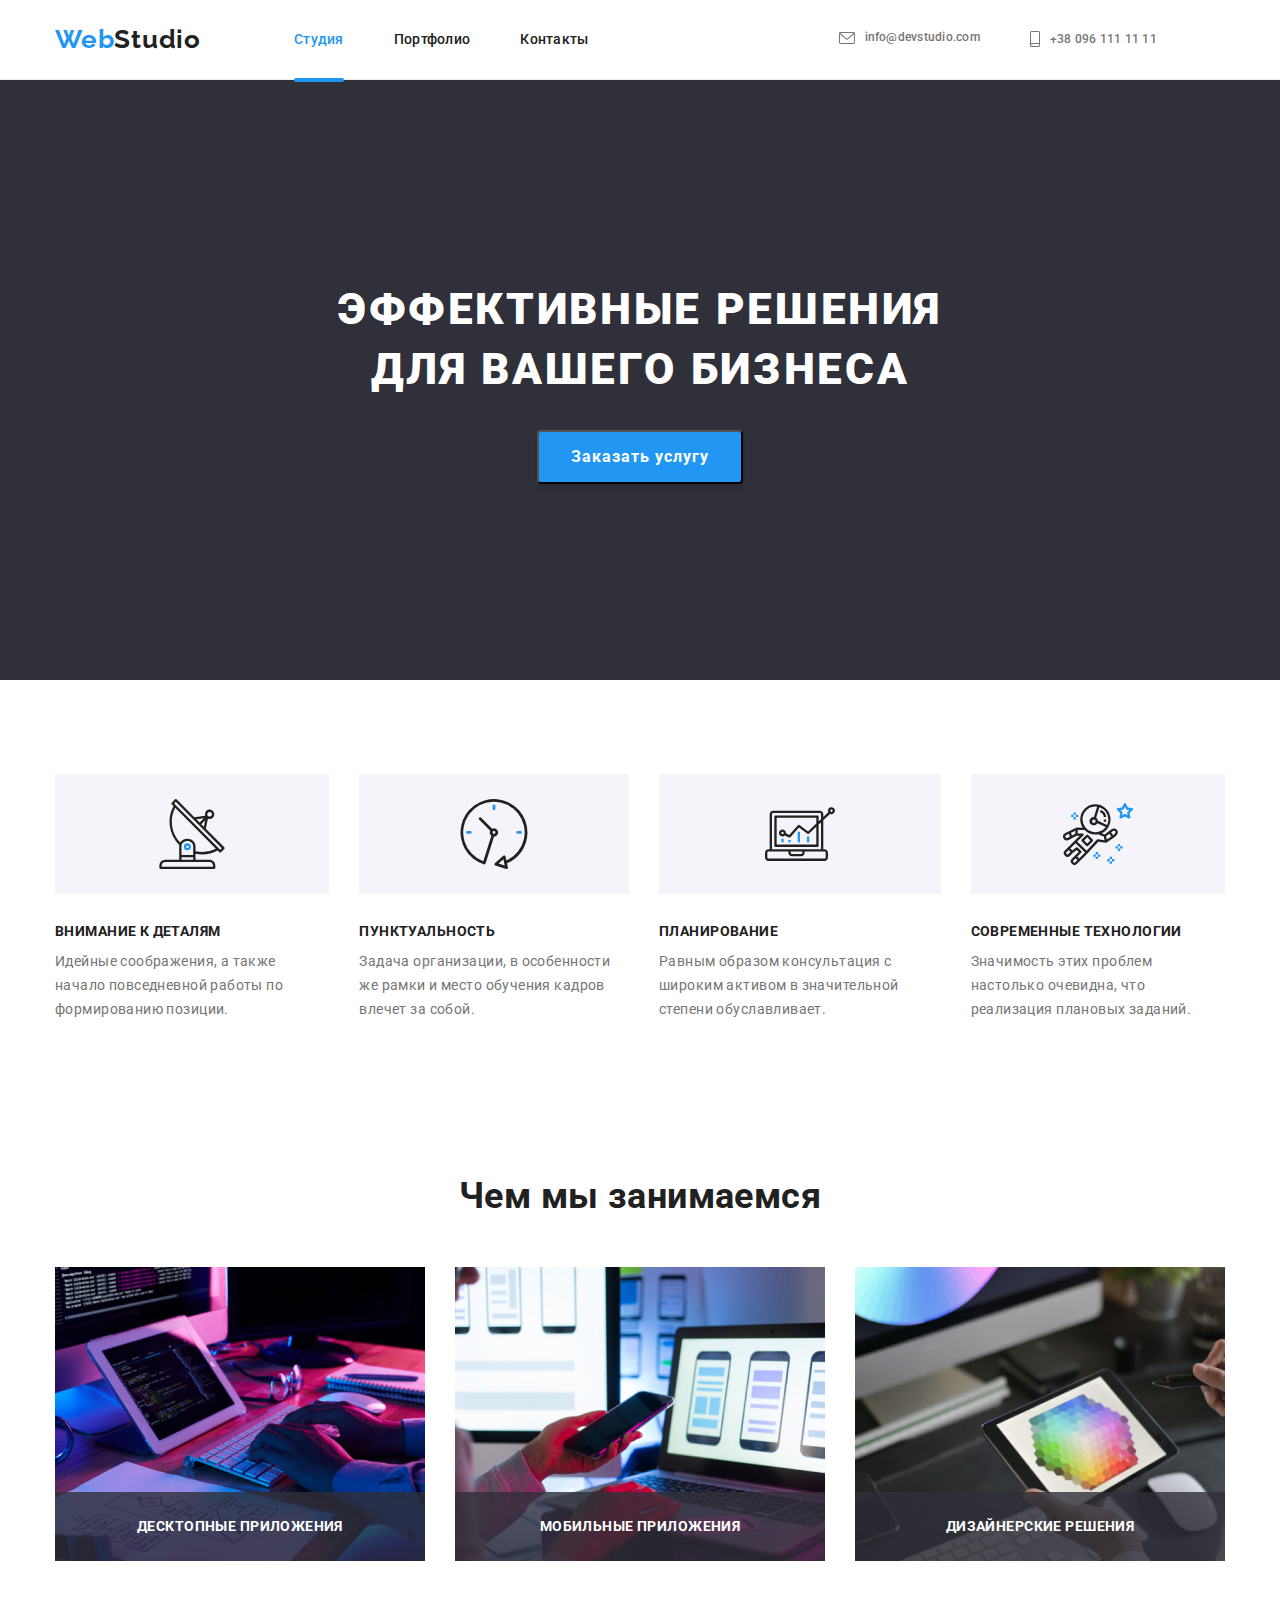
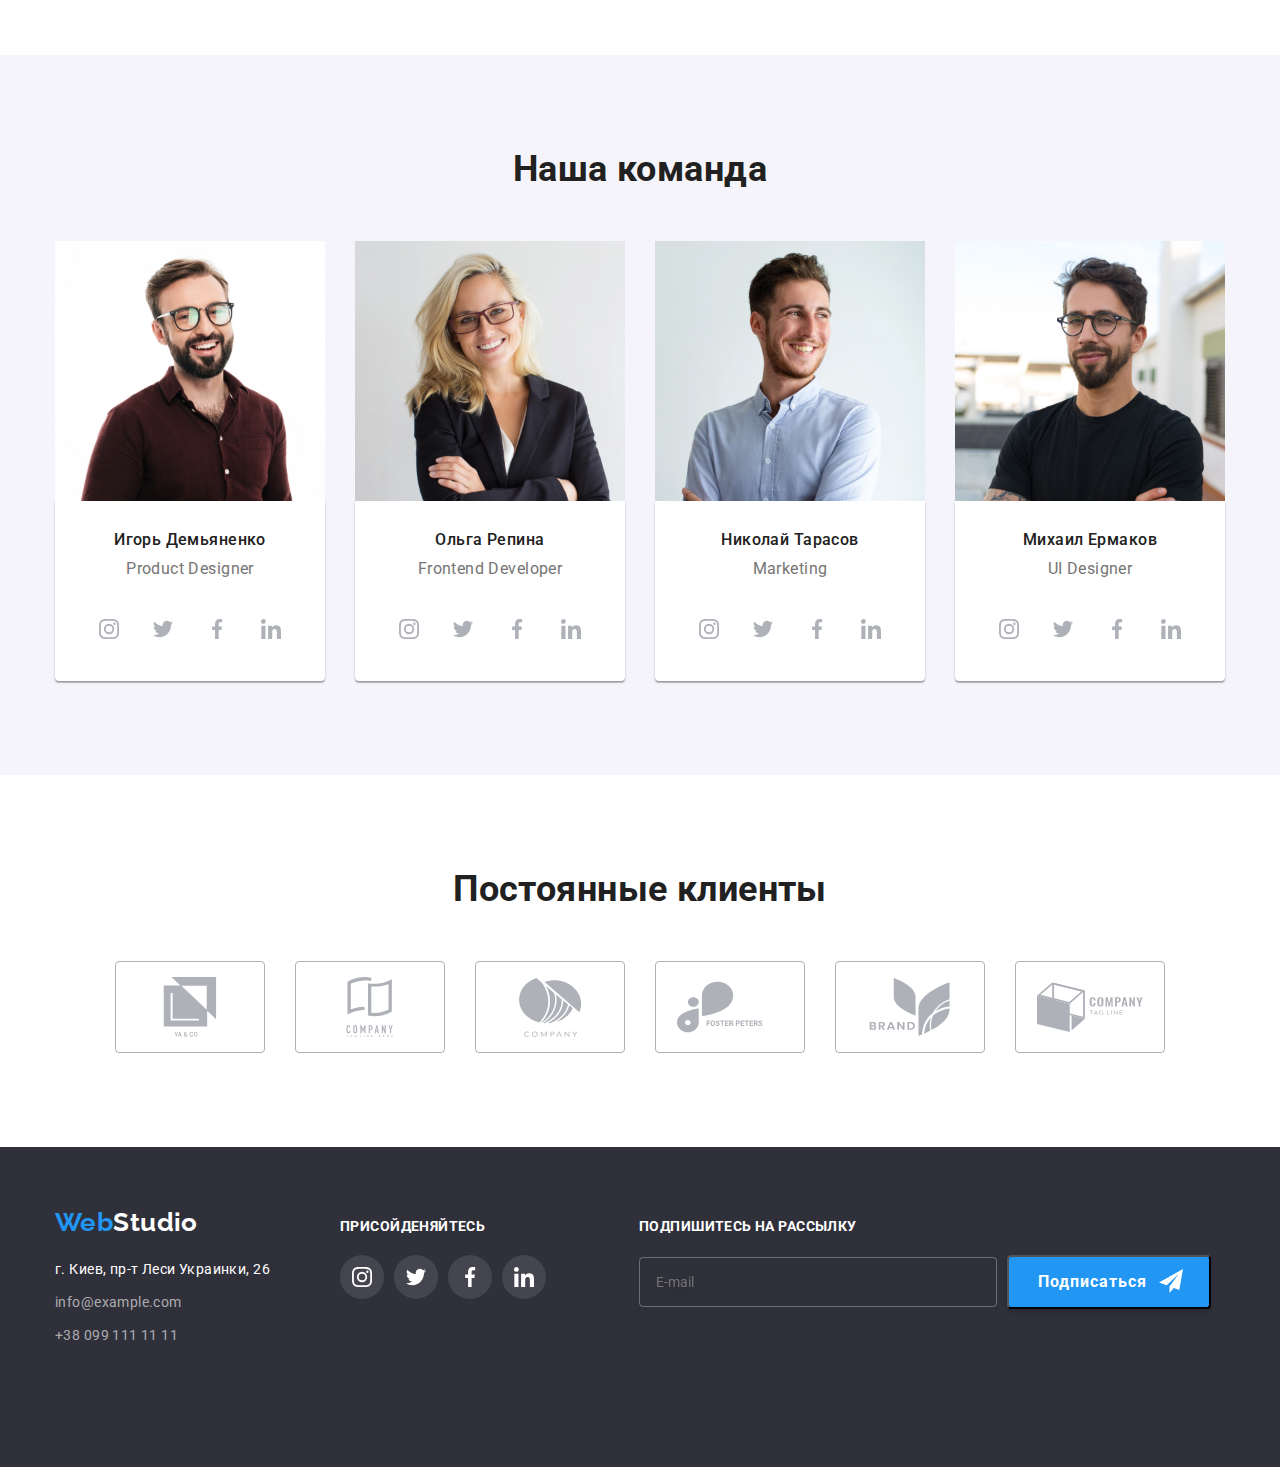
==== commit 6f77fe8a: "murkup-hw-7-2-2" ====
--- a/index.html
+++ b/index.html
@@ -178,7 +178,7 @@
             </div>
         </section>
         <!--Чем мы занимаемся-->
-        <!-- <section class="section">
+        <section class="section image-works">
             <div class="container">
             <h2 class="main-title">Чем мы занимаемся</h2>
             <ul class="image__list">
@@ -208,14 +208,39 @@
                 </li>
             </ul>
             </div>
-        </section> -->
+        </section>
         <!--Наша команда-->
-        <!-- <section class="section team">
+        <section class="section team">
             <div class="container">
             <h2 class="main-title">Наша команда</h2>
                 <ul class="team__list">
                     <li class="team__item">
-                        <img class="team__avatar" src="./images/img-igor.jpg" alt="фото Игорь Демьяненко дизайнер продукта" width="270" height="260">
+                        <picture>
+                            <source media="(min-width: 1200px)"  
+                            srcset="./images/webp-igor.webp 1x, 
+                            ./images/webp-igor@2x.webp 2x"
+                                type="image/webp">
+                            <source media="(min-width: 1200px)" 
+                            srcset="./images/img-igor.jpg 1x, 
+                            ./images/img-igor@2x.jpg 2x"
+                                type="image/jpg">
+                            <source media="(min-width: 768px)" 
+                            srcset="./images/webp-igor.webp 1x, 
+                            ./images/webp-igor@2x.webp 2x"
+                                type="image/webp">
+                            <source media="(min-width: 768px)" 
+                            srcset="./images/img-igor.jpg 1x, 
+                            ./images/img-igor@2x.jpg 2x"
+                                type="image/jpg">
+                            <source media="(max-width: 767px)" 
+                            srcset="./images/webp-igor.webp 1x, 
+                            ./images/webp-igor@2x.webp 2x"
+                                type="image/webp">
+                            <source media="(max-width: 767px)" 
+                            srcset="./images/img-igor@2x.jpg 2x" 
+                                type="image/jpg">
+                            <img class="team__avatar" src="./images/img-igor.jpg" alt="фото Игорь Демьяненко дизайнер продукта" width="450" height="460">
+                        </picture>
                         <div class="team-frame">
                         <h3 class="team-frame__name">Игорь Демьяненко</h3>
                         <p class="team-frame__text">Product Designer</p>
@@ -252,7 +277,32 @@
                         </div>
                     </li>
                     <li class="team__item">
-                        <img class="team__avatar" src="./images/img-olga.jpg" alt="фото Ольга Репина frontend разработчик" width="270" height="260">
+                        <picture>
+                            <source media="(min-width: 1200px)"  
+                            srcset="./images/webp-olga.webp 1x, 
+                            ./images/webp-olga@2x.webp 2x"
+                                type="image/webp">
+                            <source media="(min-width: 1200px)" 
+                            srcset="./images/img-olga.jpg 1x, 
+                            ./images/img-olga@2x.jpg 2x"
+                                type="image/jpg">
+                            <source media="(min-width: 768px)" 
+                            srcset="./images/webp-olga.webp 1x, 
+                            ./images/webp-olga@2x.webp 2x"
+                                type="image/webp">
+                            <source media="(min-width: 768px)" 
+                            srcset="./images/img-olga.jpg 1x, 
+                            ./images/img-olga@2x.jpg 2x"
+                                type="image/jpg">
+                            <source media="(max-width: 767px)" 
+                            srcset="./images/webp-olga.webp 1x, 
+                            ./images/webp-olga@2x.webp 2x"
+                                type="image/webp">
+                            <source media="(max-width: 767px)" 
+                            srcset="./images/img-olga@2x.jpg 2x" 
+                                type="image/jpg">
+                                <img class="team__avatar" src="./images/img-olga.jpg" alt="фото Ольга Репина frontend разработчик" width="450" height="460">
+                        </picture>
                         <div class="team-frame">
                         <h3 class="team-frame__name">Ольга Репина</h3>
                         <p class="team-frame__text">Frontend Developer</p>
@@ -289,7 +339,32 @@
                         </div>
                     </li>
                     <li class="team__item">
-                        <img class="team__avatar" src="./images/img-nikolaj.jpg" alt="фото Николай Тарасов маркитолог" width="270" height="260">
+                        <picture>
+                            <source media="(min-width: 1200px)" 
+                            srcset="./images/webp-nikolaj.webp 1x, 
+                            ./images/webp-nikolaj@2x.webp 2x" 
+                            type="image/webp">
+                            <source media="(min-width: 1200px)" 
+                            srcset="./images/img-nikolaj.jpg 1x, 
+                            ./images/img-nikolaj@2x.jpg 2x" 
+                            type="image/jpg">
+                            <source media="(min-width: 768px)" 
+                            srcset="./images/webp-nikolaj.webp 1x, 
+                            ./images/webp-nikolaj@2x.webp 2x" 
+                            type="image/webp">
+                            <source media="(min-width: 768px)" 
+                            srcset="./images/img-nikolaj.jpg 1x, 
+                            ./images/img-nikolaj@2x.jpg 2x" 
+                            type="image/jpg">
+                            <source media="(max-width: 767px)" 
+                            srcset="./images/webp-nikolaj.webp 1x, 
+                            ./images/webp-nikolaj@2x.webp 2x" 
+                            type="image/webp">
+                            <source media="(max-width: 767px)" 
+                            srcset="./images/img-nikolaj@2x.jpg 2x" 
+                            type="image/jpg">
+                            <img class="team__avatar" src="./images/img-nikolaj.jpg" alt="фото Николай Тарасов маркитолог" width="450" height="460">
+                        </picture>
                         <div class="team-frame">
                         <h3 class="team-frame__name">Николай Тарасов</h3>
                         <p class="team-frame__text">Marketing</p>
@@ -326,7 +401,32 @@
                         </div>
                     </li>
                     <li class="team__item">
-                        <img class="team__avatar" src="./images/img-mihail.jpg" alt="фото Михаил Ермаков дизайнер пользовательского интерфейса" width="270" height="260">
+                        <picture>
+                            <source media="(min-width: 1200px)" 
+                            srcset="./images/webp-mihail.webp 1x, 
+                            ./images/webp-mihail@2x.webp 2x" 
+                            type="image/webp">
+                            <source media="(min-width: 1200px)" 
+                            srcset="./images/img-mihail.jpg 1x, 
+                            ./images/img-mihail@2x.jpg 2x" 
+                            type="image/jpg">
+                            <source media="(min-width: 768px)" 
+                            srcset="./images/webp-mihail.webp 1x, 
+                            ./images/webp-mihail@2x.webp 2x" 
+                            type="image/webp">
+                            <source media="(min-width: 768px)" 
+                            srcset="./images/img-mihail.jpg 1x, 
+                            ./images/img-mihail@2x.jpg 2x" 
+                            type="image/jpg">
+                            <source media="(max-width: 767px)" 
+                            srcset="./images/webp-mihail.webp 1x, 
+                            ./images/webp-mihail@2x.webp 2x" 
+                            type="image/webp">
+                            <source media="(max-width: 767px)" 
+                            srcset="./images/img-mihail@2x.jpg 2x" 
+                            type="image/jpg">
+                        </picture>
+                        <img class="team__avatar" src="./images/img-mihail.jpg" alt="фото Михаил Ермаков дизайнер пользовательского интерфейса" width="450" height="460">
                         <div class="team-frame">
                         <h3 class="team-frame__name">Михаил Ермаков</h3>
                         <p class="team-frame__text">UI Designer</p>
@@ -364,9 +464,9 @@
                     </li>
                 </ul>
             </div>
-        </section> -->
+        </section>
         <!-- company -->
-        <!-- <section class="section">
+        <section class="section">
             <div class="container">
                 <h2 class="main-title">Постоянные клиенты</h2>
                 <ul class="company__list">
@@ -414,11 +514,12 @@
                 </li>
                 </ul>
             </div>
-        </section> -->
+        </section>
     </main>
     <!--Подвал-->
-    <!-- <footer class="footer">
+    <footer class="footer">
         <div class="container footer-container">
+            <div class="footer-contact__tablet">
             <div class="footer-contact">
                 <a class="footer-contact__link" href="./index.html"><span class="icon">Web</span>Studio</a>
                 <address class="footer-contact__address">г. Киев, пр-т Леси Украинки, 26</address>
@@ -463,6 +564,7 @@
                         </a>
                     </li>
                 </ul>
+            </div>
             </div>
             <form class="form-footer">
                 <b class="form-footer__title">
@@ -479,7 +581,7 @@
                 </div>
             </form>
         </div>
-    </footer> -->
+    </footer>
     <script src="./js/mobile-menu.js"></script>
     <script src="./js/modal.js"></script>
 </body>
--- a/css/main.min.css
+++ b/css/main.min.css
@@ -1,2 +1,2 @@
-:root{--main-font: Roboto, sans-serif;--secondary-font: Raleway, sans-serif;--white-theme: #ffffff;--secondary-theme: #f5f4fa;--dark-background: #2f303a;--main-text: #212121;--gray-text: #757575;--white-text: #ffffff;--blue-hover: #2196f3;--blue-bnt: #2196f3;--accent-color: #2196f3;--cubic-anm: cubic-bezier(0.4, 0, 0.2, 1)}body{color:var(--white-theme);font-family:var(--main-font);font-size:14px;font-weight:400;letter-spacing:0.03em}h1,h2,h3,p,ul{list-style:none;padding-left:0;margin-top:0;margin-bottom:0}a{text-decoration:none}.container{width:100%;padding-left:15px;padding-right:15px;margin:0 auto}@media screen and (min-width: 768px){.container{max-width:768px}}@media screen and (min-width: 1200px){.container{max-width:1200px}}.header{padding-top:16px;padding-bottom:16px}@media screen and (min-width: 768px){.header{padding-top:24px;padding-bottom:24px;border-bottom:1px solid #ececec}}.container__header{display:flex;align-items:center}@media screen and (max-width: 767px){.container__header{justify-content:space-between}}.nav{display:flex;align-items:center}.nav__header{display:flex;align-items:center;color:var(--main-text);font-family:var(--secondary-font);font-weight:700;font-size:26px;line-height:1.19;letter-spacing:0.03em}.icon{color:var(--blue-hover)}@media screen and (min-width: 768px){.nav__list{display:flex;margin-left:93px}}@media screen and (min-width: 768px){.nav__item{margin-right:50px;position:relative}.nav__item:last-child{margin-right:0}}@media screen and (min-width: 768px){.nav__link{color:var(--main-text);font-weight:500;line-height:1.14;letter-spacing:0.02em;transition:color 250ms var(--cubic-anm)}.nav__link:hover,.nav__link:focus{color:var(--accent-color)}}@media screen and (min-width: 1200px){.current{color:var(--blue-hover)}}@media screen and (min-width: 1200px){.current::after{content:"";display:block;width:100%;height:4px;background-color:var(--blue-bnt);position:absolute;border-radius:2px;top:275%}}@media screen and (min-width: 768px){.contact__list{display:flex}}@media screen and (min-width: 1200px){.contact__list{display:flex;margin-left:250px}}@media screen and (min-width: 768px){.contact__item{margin-right:50px}.contact__item:last-child{margin-right:0}}@media screen and (min-width: 768px){.contact__link{display:flex;align-items:center;color:var(--gray-text);font-weight:500;font-size:12px;line-height:1.16;letter-spacing:0.02em;transition:color 250ms var(--cubic-anm)}.contact__link:hover,.contact__link:focus{color:var(--blue-hover)}}@media screen and (min-width: 768px){.contact__icon{fill:var(--gray-text);margin-right:10px;transition:fill 250ms var(--cubic-anm)}.contact__link:hover .contact__icon,.contact__link:focus .contact__icon{fill:var(--blue-hover)}}.menu-btn{display:flex;justify-content:center;align-items:center;width:44px;height:44px;padding:0;z-index:10;background-color:#ffffff;border:transparent;outline:transparent}@media screen and (min-width: 768px){.menu-btn{display:none}}.menu-btn__icon{width:44px;height:44px}.menu-btn__icon-open{opacity:1}.menu-btn__icon-close{opacity:0}.menu-btn.is-active .menu-btn__icon-open{opacity:0}.menu-btn.is-active .menu-btn__icon-close{opacity:1}@media screen and (max-width: 767px){.mobile-menu{position:fixed;top:0;left:0;width:100%;height:100%;padding-left:40px;display:flex;flex-direction:column;background-color:#ffffff;visibility:hidden;pointer-events:none;transform:translateX(0);transition:transform 250ms var(--cubic-anm)}.mobile-menu.is-open{visibility:visible;pointer-events:initial}}@media screen and (max-width: 767px){.mobile-nav__list{padding-top:48px}}@media screen and (max-width: 767px){.mobile-nav__item{margin-bottom:32px}.mobile-nav__item:last-child{margin-bottom:0}}@media screen and (max-width: 767px){.mobile-nav__link{color:var(--main-text);font-weight:500;font-size:40px;line-height:1.17;letter-spacing:0.02em}}@media screen and (max-width: 767px){.mobile-contact{margin-top:auto}}@media screen and (max-width: 767px){.mobile-contact__list{display:flex;flex-direction:column-reverse;margin-bottom:64px}}@media screen and (max-width: 767px){.mobile-contact__item{margin-bottom:32px}}@media screen and (max-width: 767px){.mobile-contact__mail{color:var(--gray-text);font-weight:500;font-size:24px;line-height:1.16;letter-spacing:0.02em}}@media screen and (max-width: 767px){.mobile-contact__phone{color:var(--accent-color);font-weight:500;font-size:34px;line-height:1.17;letter-spacing:0.02em}}@media screen and (max-width: 767px){.contact__icon{display:none}}@media screen and (max-width: 767px){.mobile-social__list{display:flex;flex-wrap:wrap}}@media screen and (max-width: 767px){.mobile-social__item{margin-right:10px;margin-bottom:48px;padding-right:10px;border-right:1px solid rgba(33,33,33,0.2)}}.mobile-social__item:last-child{margin-right:0;border-right:0}@media screen and (max-width: 767px){.mobile-social__link{color:var(--accent-color);font-weight:500;font-size:18px;line-height:22px;letter-spacing:0.02em}}@media screen and (min-width: 768px){.mobile-social__link{display:none}}@media screen and (min-width: 768px){.mobile-menu{display:flex;align-items:center}}@media screen and (min-width: 768px) and (max-width: 1199px){.mobile-contact__list{display:block}}@media screen and (min-width: 768px) and (max-width: 1199px){.mobile-contact__item{margin-bottom:10px}.mobile-contact__item:last-child{margin-bottom:0}}@media screen and (min-width: 1200px){.contact__link{line-height:1.14}}@media screen and (min-width: 768px) and (max-width: 1199px){.nav{margin-right:64px}}@media screen and (min-width: 768px) and (max-width: 1199px){.current::after{content:"";display:block;width:100%;height:4px;background-color:var(--blue-bnt);position:absolute;border-radius:2px;top:310%}}@media (min-device-pixel-ratio: 2), (-webkit-min-device-pixel-ratio: 2), (min-resolution: 192dpi), (min-resolution: 2dppx){.hero{background-image:linear-gradient(to right, rgba(47,48,58,0.4), rgba(47,48,58,0.4)),url(../images/background-hero@2x.jpg);background-color:var(--dark-background);padding-top:118px;padding-bottom:118px;text-align:center}}@media screen and (min-device-pixel-ratio: 2) and (min-width: 1200px), screen and (-webkit-min-device-pixel-ratio: 2) and (min-width: 1200px), screen and (min-resolution: 192dpi) and (min-width: 1200px), screen and (min-resolution: 2dppx) and (min-width: 1200px){.hero{background-image:linear-gradient(to right, rgba(47,48,58,0.4), rgba(47,48,58,0.4)),url(../images/background-hero@2x.jpg);background-size:cover;padding-top:200px;padding-bottom:200px}}.hero__title{color:var(--white-text);font-weight:900;font-size:26px;line-height:1.61;letter-spacing:0.06em;text-transform:uppercase}@media screen and (min-width: 1200px){.hero__title{font-size:44px;line-height:1.36}}.hero__btn{color:var(--white-text);font-weight:700;font-size:16px;line-height:1.87;letter-spacing:0.06em;cursor:pointer;font-family:inherit;margin-top:30px;padding-top:10px;padding-right:32px;padding-bottom:10px;padding-left:32px;background:var(--blue-bnt);box-shadow:0px 4px 4px rgba(0,0,0,0.15);border-radius:4px}.backdrop{z-index:20;position:fixed;top:0;left:0;width:100%;height:100%;background-color:rgba(0,0,0,0.2);opacity:1;transition:opacity 250ms var(--cubic-anm),visibility 250ms var(--cubic-anm)}.backdrop.is-hidden{opacity:0;pointer-events:none;visibility:hidden}.backdrop.is-hidden .modal{transform:translate(-50%, -50%) scale(1.3)}.modal{position:absolute;top:50%;left:50%;padding:40px;width:100%;background-color:#fff;transform:translate(-50%, -50%) scale(1);transition:transform 250ms var(--cubic-anm)}@media screen and (min-width: 480px){.modal{width:450px}}@media screen and (min-width: 1200px){.modal{width:528px;height:581px}}.modal-close__btn{position:absolute;top:8px;right:8px;width:30px;height:30px;border-radius:50%;background-color:#fff;border:1px solid rgba(0,0,0,0.1);cursor:pointer;transition:fill 250ms var(--cubic-anm)}.modal-close__btn:focus,.modal-close__btn:hover{fill:var(--accent-color)}.modal-close__icon{width:18px;height:18px}.form__title{display:block;color:var(--main-text);font-weight:700;font-size:20px;line-height:1.5;text-align:center;letter-spacing:0.03em;margin-bottom:30px}@media screen and (min-width: 1200px){.form__title{font-size:20px;line-height:1.15}}.form__field{position:relative;display:flex;flex-direction:column-reverse;margin-bottom:10px}.form__field:nth-child(6){margin-bottom:20px}.form__label{color:var(--gray-text);font-weight:400;font-size:12px;line-height:1.16;letter-spacing:0.01em;text-align:left;margin-bottom:4px;cursor:pointer}.form__icon{position:absolute;top:30px;left:12px}.form__item{outline:none;width:18px;height:18px;transition:fill 250ms var(--cubic-anm)}.form__input{outline:none;padding:11px;cursor:pointer;padding-left:42px;border:1px solid rgba(33,33,33,0.2);border-radius:4px;transition:border-color 250ms var(--cubic-anm);resize:none}.form__input:nth-last-child(2){padding-top:12px;padding-left:16px}.form__input:focus,.form__input:hover{border-color:var(--blue-hover)}.form__input:focus+.form__icon,.form__input:hover+.form__icon{fill:var(--blue-hover)}.form__icon:hover{fill:var(--blue-hover)}.checkbox{color:var(--gray-text);font-weight:400;font-size:12px;line-height:1.16;letter-spacing:0.03em;margin-bottom:30px;cursor:pointer}@media screen and (min-width: 1200px){.checkbox{font-size:14px;line-height:1.71}}.checkbox__label{display:flex;align-items:center;justify-content:center;cursor:pointer}.checkbox__input{clip:rect(0 0 0 0);clip-path:inset(50%);height:1px;overflow:hidden;white-space:nowrap;width:1px}.checkbox__icon{margin-right:7px;width:16px;height:15px;color:#212121;border:solid 2px #212121;border-radius:2px}.checkbox__input:checked+.checkbox__icon{background-color:var(--blue-hover);border-radius:2px;border-color:#2196f3;background-image:url(../images/icon-check.svg);background-origin:border-box}.checkbox__input:focus+.checkbox__icon{border-color:#2196f3}.condition{color:#2196f3;text-decoration:underline}.form-send__btn{font-weight:700;font-size:16px;line-height:1.87;color:var(--white-text);padding:10px 55px;cursor:pointer;border:none;align-items:center;text-align:center;letter-spacing:0.06em;background:#2196F3;box-shadow:0px 4px 4px rgba(0,0,0,0.15);border-radius:4px}.content{padding-top:60px}@media screen and (min-width: 1200px){.content{padding-top:94px}}.content__list{display:flex;flex-direction:column}@media screen and (min-width: 1200px){.content__item{margin-right:30px}.content__item:last-child{margin-right:0}}.box-icon{display:flex;align-items:center;justify-content:center;background-color:#f5f4fa;max-width:450px;height:120px;margin-bottom:30px}.box-icon__feature{width:70px;height:70px}.content__subtitle{color:var(--main-text);font-weight:700;font-size:14px;line-height:1.14;text-transform:uppercase}.content__text{color:var(--gray-text);line-height:1.71;margin-top:10px}.section{padding-top:94px;padding-bottom:94px}.main-title{color:var(--main-text);font-weight:700;font-size:36px;line-height:1.16;margin-bottom:50px}.image__list{display:flex}.image__item{margin-right:30px}.image__item:last-child{margin-right:0}.image-thumb{z-index:1;position:relative}.image-thumb__pic{display:block}.image-thumb__text{position:absolute;background-color:rgba(47,48,58,0.8);transform:translate(-50%, 0);left:50%;padding-top:27px;padding-bottom:27px;width:100%;bottom:0;margin:0;font-weight:700;font-size:14px;line-height:1.14;text-align:center;letter-spacing:0.03em;text-transform:uppercase}.team{background-color:var(--secondary-theme)}.main-title{text-align:center}.team__list{display:flex}.team__item{background-color:var(--white-theme);margin-right:30px}.team__item:last-child{margin-right:0}.team-frame{box-shadow:0px 1px 3px rgba(0,0,0,0.12),0px 1px 1px rgba(0,0,0,0.14),0px 2px 1px rgba(0,0,0,0.2);border-radius:0px 0px 4px 4px;text-align:center;padding-top:30px;padding-bottom:30px}.team-frame__name{color:var(--main-text);font-weight:500;font-size:16px;line-height:1.18;margin-bottom:10px}.team-frame__text{color:var(--gray-text);font-size:16px;line-height:1.18;margin-bottom:28px}.team-frame .team-frame__list{display:flex;align-items:center;justify-content:center}.team-frame__item{margin-right:10px}.team-frame__item:last-child{margin-right:0}.team-frame__link{display:flex;justify-content:center;align-items:center;width:44px;height:44px;background-color:white;border-radius:50%;transition:background-color 250ms var(--cubic-anm)}.team-frame__link:hover,.team-frame__link:focus{background-color:var(--accent-color)}.team-frame__icon{width:20px;height:20px;fill:#afb1b8;transition:fill 250ms var(--cubic-anm)}.team-frame__link:hover .team-frame__icon,.team-frame__link:focus .team-frame__icon{fill:var(--white-theme)}.company__list{display:flex;align-items:center;justify-content:center}.company__item{margin-right:30px;height:92px;width:170px}.company__item:last-child{margin-right:0}.company__link{display:flex;align-items:center;justify-content:center;border:1px solid #afb1b8;box-sizing:border-box;border-radius:4px;width:100%;height:100%;transition:border-color 250ms var(--cubic-anm)}.company__link:hover,.company__link:focus{border-color:var(--blue-hover)}.company__icon{fill:#afb1b8;transition:fill 250ms var(--cubic-anm)}.company__link:hover .company__icon,.company__link:focus .company__icon{fill:var(--blue-hover)}.footer{background-color:var(--dark-background);padding-top:60px;padding-bottom:60px}.footer-container{display:flex;align-items:baseline}.footer-contact__link{color:var(--white-text);font-family:var(--secondary-font);font-weight:700;font-size:26px;line-height:1.19;display:block;margin-bottom:20px}.footer-contact__address{color:var(--white-text);line-height:1.71;font-style:normal;margin-bottom:9px}.footer-contact__item{margin-bottom:9px}.footer-contact__item:last-child{margin-bottom:0}.footer-contact__section{color:rgba(255,255,255,0.6);line-height:1.71;transition:color 250ms var(--cubic-anm)}.footer-contact__section:hover,.footer-contact__section:focus{color:var(--blue-hover)}.social-media{margin-left:70px}.social-media__text{font-weight:700;font-size:14px;line-height:1.14;letter-spacing:0.03em;text-transform:uppercase;margin-bottom:20px}.social-media__list{display:flex}.social-media__item{margin-right:10px}.social-media__item:last-child{margin-right:0}.social-media__link{display:flex;align-items:center;justify-content:center;width:44px;height:44px;background:rgba(255,255,255,0.1);border-radius:50%;transition:background-color 250ms var(--cubic-anm)}.social-media__link:hover,.social-media__link:focus{background-color:var(--blue-hover)}.social-media__icons{fill:var(--white-text)}.form-footer{margin-left:93px}.form-footer__title{display:block;font-weight:700;font-size:14px;line-height:1.14;letter-spacing:0.03em;text-transform:uppercase;margin-bottom:20px}.form-box{display:flex;align-items:center;position:relative}.form-box__input{margin-right:10px;border:1px solid rgba(255,255,255,0.3);filter:drop-shadow(0px 4px 4px rgba(0,0,0,0.15));border-radius:4px;background:transparent;padding-top:15px;padding-left:16px;padding-bottom:15px;width:358px;height:50px;outline:none;color:#fff}.form-box__icon{position:absolute;right:28px}.form-box__item{width:24px;height:24px;fill:#fff}.form-box__submit{color:var(--white-text);font-weight:700;font-size:16px;line-height:1.87;letter-spacing:0.06em;background:var(--blue-bnt);box-shadow:0px 4px 4px rgba(0,0,0,0.15);border-radius:4px;padding-top:10px;padding-right:62px;padding-bottom:10px;padding-left:29px;cursor:pointer}.portfolio{padding-top:94px;padding-bottom:94px}.button__list{display:flex;justify-content:center;margin-bottom:50px}.button__item{margin-right:8px}.button__item:last-child{margin-right:0}.button__dropdown{padding:4px 20px;border:none;color:var(--main-text);cursor:pointer;background-color:var(--secondary-theme);font-weight:500;font-size:16px;line-height:1.62;border-radius:4px;font-family:inherit;letter-spacing:0.03em;transition:color 250ms var(--cubic-anm),background-color 250ms var(--cubic-anm),box-shadow 250ms var(--cubic-anm)}.button__dropdown:hover,.button__dropdown:focus{color:var(--white-text);background-color:var(--blue-hover);box-shadow:0px 3px 1px rgba(0,0,0,0.1),0px 1px 2px rgba(0,0,0,0.08),0px 2px 2px rgba(0,0,0,0.12);border-radius:4px}.gallery__list{display:flex;flex-wrap:wrap;margin-top:-30px;margin-left:-30px}.gallery__item{margin-top:30px;margin-left:30px}.overlay__link{display:block}.overlay__link:hover,.overlay__link:focus{box-shadow:0px 1px 1px rgba(0,0,0,0.12),0px 4px 4px rgba(0,0,0,0.06),1px 4px 6px rgba(0,0,0,0.16)}.overlay__border{padding-top:20px;padding-right:24px;padding-bottom:20px;padding-left:24px;background:#ffffff;border-right:1px solid #eeeeee;border-bottom:1px solid #eeeeee;border-left:1px solid #eeeeee;box-sizing:border-box}.overlay__title{color:var(--main-text);font-weight:700;font-size:18px;line-height:2;letter-spacing:0.06em;margin-bottom:4px}.overlay__description{color:var(--gray-text);font-size:16px;line-height:1.87}.overlay{position:relative;transition:box-shadow 250ms var(--cubic-anm)}.overlay__box{position:absolute;overflow:hidden}.overlay__txt{padding:63px 24px;color:#fff;height:100%;font-weight:400;font-size:18px;line-height:1.55;letter-spacing:0.03em;margin:0;background-color:rgba(33,150,243,0.9);transform:translateY(101%);transition:transform 250ms var(--cubic-anm)}.overlay__link:hover .overlay__txt,.overlay__link:focus .overlay__txt{transform:translateY(0)}
+:root{--main-font: Roboto, sans-serif;--secondary-font: Raleway, sans-serif;--white-theme: #ffffff;--secondary-theme: #f5f4fa;--dark-background: #2f303a;--main-text: #212121;--gray-text: #757575;--white-text: #ffffff;--blue-hover: #2196f3;--blue-bnt: #2196f3;--accent-color: #2196f3;--cubic-anm: cubic-bezier(0.4, 0, 0.2, 1)}body{color:var(--white-theme);font-family:var(--main-font);font-size:14px;font-weight:400;letter-spacing:0.03em}h1,h2,h3,p,ul{list-style:none;padding-left:0;margin-top:0;margin-bottom:0}a{text-decoration:none}.container{width:480px;padding-left:15px;padding-right:15px;margin:0 auto}@media screen and (min-width: 768px){.container{width:768px}}@media screen and (min-width: 1200px){.container{width:1200px}}.header{padding-top:16px;padding-bottom:16px}@media screen and (min-width: 768px){.header{padding-top:24px;padding-bottom:24px;border-bottom:1px solid #ececec}}.container__header{display:flex;align-items:center}@media screen and (max-width: 767px){.container__header{justify-content:space-between}}.nav{display:flex;align-items:center}.nav__header{display:flex;align-items:center;color:var(--main-text);font-family:var(--secondary-font);font-weight:700;font-size:26px;line-height:1.19;letter-spacing:0.03em}.icon{color:var(--blue-hover)}@media screen and (min-width: 768px){.nav__list{display:flex;margin-left:93px}}@media screen and (min-width: 768px){.nav__item{margin-right:50px;position:relative}.nav__item:last-child{margin-right:0}}@media screen and (min-width: 768px){.nav__link{color:var(--main-text);font-weight:500;line-height:1.14;letter-spacing:0.02em;transition:color 250ms var(--cubic-anm)}.nav__link:hover,.nav__link:focus{color:var(--accent-color)}}@media screen and (min-width: 1200px){.current{color:var(--blue-hover)}}@media screen and (min-width: 1200px){.current::after{content:"";display:block;width:100%;height:4px;background-color:var(--blue-bnt);position:absolute;border-radius:2px;top:275%}}@media screen and (min-width: 768px){.contact__list{display:flex}}@media screen and (min-width: 1200px){.contact__list{display:flex;margin-left:250px}}@media screen and (min-width: 768px){.contact__item{margin-right:50px}.contact__item:last-child{margin-right:0}}@media screen and (min-width: 768px){.contact__link{display:flex;align-items:center;color:var(--gray-text);font-weight:500;font-size:12px;line-height:1.16;letter-spacing:0.02em;transition:color 250ms var(--cubic-anm)}.contact__link:hover,.contact__link:focus{color:var(--blue-hover)}}@media screen and (min-width: 768px){.contact__icon{fill:var(--gray-text);margin-right:10px;transition:fill 250ms var(--cubic-anm)}.contact__link:hover .contact__icon,.contact__link:focus .contact__icon{fill:var(--blue-hover)}}.menu-btn{display:flex;justify-content:center;align-items:center;width:44px;height:44px;padding:0;z-index:10;background-color:#ffffff;border:transparent;outline:transparent}@media screen and (min-width: 768px){.menu-btn{display:none}}.menu-btn__icon{width:44px;height:44px}.menu-btn__icon-open{opacity:1}.menu-btn__icon-close{opacity:0}.menu-btn.is-active .menu-btn__icon-open{opacity:0}.menu-btn.is-active .menu-btn__icon-close{opacity:1}@media screen and (max-width: 767px){.mobile-menu{position:fixed;top:0;left:0;width:100%;height:100%;padding-left:40px;display:flex;flex-direction:column;background-color:#ffffff;visibility:hidden;pointer-events:none;transform:translateX(0);transition:transform 250ms var(--cubic-anm)}.mobile-menu.is-open{visibility:visible;pointer-events:initial}}@media screen and (max-width: 767px){.mobile-nav__list{padding-top:48px}}@media screen and (max-width: 767px){.mobile-nav__item{margin-bottom:32px}.mobile-nav__item:last-child{margin-bottom:0}}@media screen and (max-width: 767px){.mobile-nav__link{color:var(--main-text);font-weight:500;font-size:40px;line-height:1.17;letter-spacing:0.02em}}@media screen and (max-width: 767px){.mobile-contact{margin-top:auto}}@media screen and (max-width: 767px){.mobile-contact__list{display:flex;flex-direction:column-reverse;margin-bottom:64px}}@media screen and (max-width: 767px){.mobile-contact__item{margin-bottom:32px}}@media screen and (max-width: 767px){.mobile-contact__mail{color:var(--gray-text);font-weight:500;font-size:24px;line-height:1.16;letter-spacing:0.02em}}@media screen and (max-width: 767px){.mobile-contact__phone{color:var(--accent-color);font-weight:500;font-size:34px;line-height:1.17;letter-spacing:0.02em}}@media screen and (max-width: 767px){.contact__icon{display:none}}@media screen and (max-width: 767px){.mobile-social__list{display:flex;flex-wrap:wrap}}@media screen and (max-width: 767px){.mobile-social__item{margin-right:10px;margin-bottom:48px;padding-right:10px;border-right:1px solid rgba(33,33,33,0.2)}}.mobile-social__item:last-child{margin-right:0;border-right:0}@media screen and (max-width: 767px){.mobile-social__link{color:var(--accent-color);font-weight:500;font-size:18px;line-height:22px;letter-spacing:0.02em}}@media screen and (min-width: 768px){.mobile-social__link{display:none}}@media screen and (min-width: 768px){.mobile-menu{display:flex;align-items:center}}@media screen and (min-width: 768px) and (max-width: 1199px){.mobile-contact__list{display:block}}@media screen and (min-width: 768px) and (max-width: 1199px){.mobile-contact__item{margin-bottom:10px}.mobile-contact__item:last-child{margin-bottom:0}}@media screen and (min-width: 1200px){.contact__link{line-height:1.14}}@media screen and (min-width: 768px) and (max-width: 1199px){.nav{margin-right:64px}}@media screen and (min-width: 768px) and (max-width: 1199px){.current::after{content:"";display:block;width:100%;height:4px;background-color:var(--blue-bnt);position:absolute;border-radius:2px;top:310%}}.hero{background-color:var(--dark-background);padding-top:118px;padding-bottom:118px;text-align:center;margin-left:auto;margin-right:auto;max-width:100%;height:auto}@media not all, (-webkit-min-device-pixel-ratio: 2), (min-resolution: 192dpi), (min-resolution: 2dppx){.hero{background-image:linear-gradient(to right, rgba(47,48,58,0.4), rgba(47,48,58,0.4)),url(../images/background-hero@2x.jpg);background-size:cover;background-repeat:no-repeat}}@media not all, screen and (min-width: 768px) and (-webkit-min-device-pixel-ratio: 2), screen and (min-width: 768px) and (min-resolution: 192dpi), screen and (min-width: 768px) and (min-resolution: 2dppx){.hero{background-image:linear-gradient(to right, rgba(47,48,58,0.4), rgba(47,48,58,0.4)),url(../images/background-hero@2x.jpg)}}@media not all, screen and (min-width: 1200px) and (-webkit-min-device-pixel-ratio: 2), screen and (min-width: 1200px) and (min-resolution: 192dpi), screen and (min-width: 1200px) and (min-resolution: 2dppx){.hero{background-image:linear-gradient(to right, rgba(47,48,58,0.4), rgba(47,48,58,0.4)),url(../images/background-hero@2x.jpg)}}@media screen and (min-width: 1200px){.hero{height:600px;max-width:1600px;padding-top:200px;padding-bottom:200px}}.hero__title{color:var(--white-text);font-weight:900;font-size:26px;line-height:1.61;letter-spacing:0.06em;text-transform:uppercase}@media screen and (min-width: 1200px){.hero__title{font-size:44px;line-height:1.36}}.hero__btn{color:var(--white-text);font-weight:700;font-size:16px;line-height:1.87;letter-spacing:0.06em;cursor:pointer;font-family:inherit;margin-top:30px;padding-top:10px;padding-right:32px;padding-bottom:10px;padding-left:32px;background:var(--blue-bnt);box-shadow:0px 4px 4px rgba(0,0,0,0.15);border-radius:4px}.backdrop{z-index:20;position:fixed;top:0;left:0;width:100%;height:100%;background-color:rgba(0,0,0,0.2);opacity:1;transition:opacity 250ms var(--cubic-anm),visibility 250ms var(--cubic-anm)}.backdrop.is-hidden{opacity:0;pointer-events:none;visibility:hidden}.backdrop.is-hidden .modal{transform:translate(-50%, -50%) scale(1.3)}.modal{position:absolute;top:50%;left:50%;padding:40px;width:100%;background-color:#fff;transform:translate(-50%, -50%) scale(1);transition:transform 250ms var(--cubic-anm)}@media screen and (min-width: 480px){.modal{width:450px}}@media screen and (min-width: 1200px){.modal{width:528px;height:581px}}.modal-close__btn{position:absolute;top:8px;right:8px;width:30px;height:30px;border-radius:50%;background-color:#fff;border:1px solid rgba(0,0,0,0.1);cursor:pointer;transition:fill 250ms var(--cubic-anm)}.modal-close__btn:focus,.modal-close__btn:hover{fill:var(--accent-color)}.modal-close__icon{width:18px;height:18px}.form__title{display:block;color:var(--main-text);font-weight:700;font-size:20px;line-height:1.5;text-align:center;letter-spacing:0.03em;margin-bottom:30px}@media screen and (min-width: 1200px){.form__title{font-size:20px;line-height:1.15}}.form__field{position:relative;display:flex;flex-direction:column-reverse;margin-bottom:10px}.form__field:nth-child(6){margin-bottom:20px}.form__label{color:var(--gray-text);font-weight:400;font-size:12px;line-height:1.16;letter-spacing:0.01em;text-align:left;margin-bottom:4px;cursor:pointer}.form__icon{position:absolute;top:30px;left:12px}.form__item{outline:none;width:18px;height:18px;transition:fill 250ms var(--cubic-anm)}.form__input{outline:none;padding:11px;cursor:pointer;padding-left:42px;border:1px solid rgba(33,33,33,0.2);border-radius:4px;transition:border-color 250ms var(--cubic-anm);resize:none}.form__input:nth-last-child(2){padding-top:12px;padding-left:16px}.form__input:focus,.form__input:hover{border-color:var(--blue-hover)}.form__input:focus+.form__icon,.form__input:hover+.form__icon{fill:var(--blue-hover)}.form__icon:hover{fill:var(--blue-hover)}.checkbox{color:var(--gray-text);font-weight:400;font-size:12px;line-height:1.16;letter-spacing:0.03em;margin-bottom:30px;cursor:pointer}@media screen and (min-width: 1200px){.checkbox{font-size:14px;line-height:1.71}}.checkbox__label{display:flex;align-items:center;justify-content:center;cursor:pointer}.checkbox__input{clip:rect(0 0 0 0);clip-path:inset(50%);height:1px;overflow:hidden;white-space:nowrap;width:1px}.checkbox__icon{margin-right:7px;width:16px;height:15px;color:#212121;border:solid 2px #212121;border-radius:2px}.checkbox__input:checked+.checkbox__icon{background-color:var(--blue-hover);border-radius:2px;border-color:#2196f3;background-image:url(../images/icon-check.svg);background-origin:border-box}.checkbox__input:focus+.checkbox__icon{border-color:#2196f3}.condition{color:#2196f3;text-decoration:underline}.form-send__btn{font-weight:700;font-size:16px;line-height:1.87;color:var(--white-text);padding:10px 55px;cursor:pointer;border:none;align-items:center;text-align:center;letter-spacing:0.06em;background:#2196F3;box-shadow:0px 4px 4px rgba(0,0,0,0.15);border-radius:4px}.content{padding-top:60px;padding-bottom:60px}@media screen and (min-width: 1200px){.content{padding-top:94px}}@media screen and (min-width: 768px) and (max-width: 1199px){.content__list{display:flex;flex-wrap:wrap;margin:-15px}}@media screen and (min-width: 1200px){.content__list{display:flex;align-items:center}}@media screen and (min-width: 768px) and (max-width: 1199px){.content__item{margin:15px;width:calc((100% - 60px) / 2)}}@media screen and (min-width: 1200px){.content__item{margin-right:30px}.content__item:last-child{margin-right:0}}.box-icon{display:flex;align-items:center;justify-content:center;background-color:#f5f4fa;height:120px;margin-bottom:30px}.box-icon__feature{width:70px;height:70px}.content__subtitle{color:var(--main-text);font-weight:700;font-size:14px;line-height:1.14;text-transform:uppercase}@media screen and (max-width: 767px){.content__subtitle{display:flex;justify-content:center}}.content__text{color:var(--gray-text);line-height:1.71;margin-top:10px}@media screen and (max-width: 1199px){.image-works{display:none}}.section{padding-top:60px;padding-bottom:60px}@media screen and (min-width: 1200px){.section{padding-top:94px;padding-bottom:94px}}.main-title{color:var(--main-text);font-weight:700;font-size:36px;line-height:1.16;margin-bottom:50px}.image__list{display:flex}.image__item{margin-right:30px}.image__item:last-child{margin-right:0}.image-thumb{z-index:1;position:relative}.image-thumb__pic{display:block}.image-thumb__text{position:absolute;background-color:rgba(47,48,58,0.8);transform:translate(-50%, 0);left:50%;padding-top:27px;padding-bottom:27px;width:100%;bottom:0;margin:0;font-weight:700;font-size:14px;line-height:1.14;text-align:center;letter-spacing:0.03em;text-transform:uppercase}.team{background-color:var(--secondary-theme)}.main-title{text-align:center}.team__avatar{display:block;height:auto;max-width:100%}@media screen and (min-width: 768px){.team__list{display:flex;flex-wrap:wrap;margin:-15px}}.team__item{background-color:var(--white-theme);margin-bottom:30px}@media screen and (min-width: 768px){.team__item{width:calc((100% - 60px) / 2);margin:15px}}@media screen and (min-width: 1200px){.team__item{width:calc((100% - 120px) / 4)}}.team__item:last-child{margin-right:0}.team-frame{box-shadow:0px 1px 3px rgba(0,0,0,0.12),0px 1px 1px rgba(0,0,0,0.14),0px 2px 1px rgba(0,0,0,0.2);border-radius:0px 0px 4px 4px;text-align:center;padding-top:30px;padding-bottom:30px}.team-frame__name{color:var(--main-text);font-weight:500;font-size:16px;line-height:1.18;margin-bottom:10px}.team-frame__text{color:var(--gray-text);font-size:16px;line-height:1.18;margin-bottom:28px}.team-frame .team-frame__list{display:flex;align-items:center;justify-content:center}.team-frame__item{margin-right:10px}.team-frame__item:last-child{margin-right:0}.team-frame__link{display:flex;justify-content:center;align-items:center;width:44px;height:44px;background-color:white;border-radius:50%;transition:background-color 250ms var(--cubic-anm)}.team-frame__link:hover,.team-frame__link:focus{background-color:var(--accent-color)}.team-frame__icon{width:20px;height:20px;fill:#afb1b8;transition:fill 250ms var(--cubic-anm)}.team-frame__link:hover .team-frame__icon,.team-frame__link:focus .team-frame__icon{fill:var(--white-theme)}.company__list{display:flex;justify-content:center;flex-wrap:wrap;margin-right:-30px;margin-bottom:-30px}.company__item{margin-right:30px;margin-bottom:30px;height:92px;width:calc((100% - 60px) / 2)}@media screen and (min-width: 768px){.company__item{width:calc((100% - 90px) / 4)}}@media screen and (min-width: 1200px){.company__item{width:calc((100% - 150px) / 7)}}.company__link{display:flex;align-items:center;justify-content:center;border:1px solid #afb1b8;box-sizing:border-box;border-radius:4px;width:100%;height:100%;transition:border-color 250ms var(--cubic-anm)}.company__link:hover,.company__link:focus{border-color:var(--blue-hover)}.company__icon{fill:#afb1b8;transition:fill 250ms var(--cubic-anm)}.company__link:hover .company__icon,.company__link:focus .company__icon{fill:var(--blue-hover)}.footer{background-color:var(--dark-background);padding-top:60px;padding-bottom:60px}@media screen and (max-width: 1199px){.footer-container{text-align:center}}@media screen and (min-width: 1200px){.footer-container{display:flex;align-items:baseline}}.footer-contact__tablet{display:flex}@media screen and (max-width: 767px){.footer-contact__tablet{flex-direction:column;display:flex}}@media screen and (min-width: 768px){.footer-contact__tablet{display:flex;justify-content:center;align-items:baseline;margin-bottom:60px}}@media screen and (min-width: 768px) and (max-width: 1199px){.footer-contact{margin-right:165px}}@media screen and (max-width: 767px){.footer-contact__list{margin-bottom:60px}}.footer-contact__link{color:var(--white-text);font-family:var(--secondary-font);font-weight:700;font-size:26px;line-height:1.19;display:block;margin-bottom:20px}.footer-contact__address{color:var(--white-text);line-height:1.71;font-style:normal;margin-bottom:9px}.footer-contact__item{margin-bottom:9px}.footer-contact__item:last-child{margin-bottom:0}.footer-contact__section{color:rgba(255,255,255,0.6);line-height:1.71;transition:color 250ms var(--cubic-anm)}.footer-contact__section:hover,.footer-contact__section:focus{color:var(--blue-hover)}@media screen and (min-width: 1200px){.social-media{margin-left:70px}}.social-media__text{font-weight:700;font-size:14px;line-height:1.14;letter-spacing:0.03em;text-transform:uppercase;margin-bottom:20px}.social-media__list{display:flex;justify-content:center}@media screen and (max-width: 1199px){.social-media__list{margin-bottom:60px}}.social-media__item{margin-right:10px}.social-media__item:last-child{margin-right:0}.social-media__link{display:flex;align-items:center;justify-content:center;width:44px;height:44px;background:rgba(255,255,255,0.1);border-radius:50%;transition:background-color 250ms var(--cubic-anm)}.social-media__link:hover,.social-media__link:focus{background-color:var(--blue-hover)}.social-media__icons{fill:var(--white-text)}@media screen and (min-width: 1200px){.form-footer{margin-left:93px}}.form-footer__title{display:block;font-weight:700;font-size:14px;line-height:1.14;letter-spacing:0.03em;text-transform:uppercase;margin-bottom:20px}.form-box{display:flex;align-items:center;position:relative}@media screen and (max-width: 1200px){.form-box{flex-direction:column}}.form-box__input{border:1px solid rgba(255,255,255,0.3);filter:drop-shadow(0px 4px 4px rgba(0,0,0,0.15));border-radius:4px;background:transparent;padding-top:15px;padding-left:16px;padding-bottom:15px;width:450px;height:50px;outline:none;color:#fff}@media screen and (min-width: 1200px){.form-box__input{margin-right:10px;width:358px}}@media screen and (max-width: 1199px){.form-box__input{margin-bottom:20px}}.form-box__icon{position:absolute;right:150px;bottom:12px}@media screen and (min-width: 768px){.form-box__icon{right:295px}}@media screen and (min-width: 1200px){.form-box__icon{right:28px}}.form-box__item{width:24px;height:24px;fill:#fff}.form-box__submit{color:var(--white-text);font-weight:700;font-size:16px;line-height:1.87;letter-spacing:0.06em;background:var(--blue-bnt);box-shadow:0px 4px 4px rgba(0,0,0,0.15);border-radius:4px;padding-top:10px;padding-right:62px;padding-bottom:10px;padding-left:29px;cursor:pointer}.portfolio{padding-top:94px;padding-bottom:94px}.button__list{display:flex;justify-content:center;margin-bottom:50px}.button__item{margin-right:8px}.button__item:last-child{margin-right:0}.button__dropdown{padding:4px 20px;border:none;color:var(--main-text);cursor:pointer;background-color:var(--secondary-theme);font-weight:500;font-size:16px;line-height:1.62;border-radius:4px;font-family:inherit;letter-spacing:0.03em;transition:color 250ms var(--cubic-anm),background-color 250ms var(--cubic-anm),box-shadow 250ms var(--cubic-anm)}.button__dropdown:hover,.button__dropdown:focus{color:var(--white-text);background-color:var(--blue-hover);box-shadow:0px 3px 1px rgba(0,0,0,0.1),0px 1px 2px rgba(0,0,0,0.08),0px 2px 2px rgba(0,0,0,0.12);border-radius:4px}.gallery__list{display:flex;flex-wrap:wrap;margin-top:-30px;margin-left:-30px}.gallery__item{margin-top:30px;margin-left:30px}.overlay__link{display:block}.overlay__link:hover,.overlay__link:focus{box-shadow:0px 1px 1px rgba(0,0,0,0.12),0px 4px 4px rgba(0,0,0,0.06),1px 4px 6px rgba(0,0,0,0.16)}.overlay__border{padding-top:20px;padding-right:24px;padding-bottom:20px;padding-left:24px;background:#ffffff;border-right:1px solid #eeeeee;border-bottom:1px solid #eeeeee;border-left:1px solid #eeeeee;box-sizing:border-box}.overlay__title{color:var(--main-text);font-weight:700;font-size:18px;line-height:2;letter-spacing:0.06em;margin-bottom:4px}.overlay__description{color:var(--gray-text);font-size:16px;line-height:1.87}.overlay{position:relative;transition:box-shadow 250ms var(--cubic-anm)}.overlay__box{position:absolute;overflow:hidden}.overlay__txt{padding:63px 24px;color:#fff;height:100%;font-weight:400;font-size:18px;line-height:1.55;letter-spacing:0.03em;margin:0;background-color:rgba(33,150,243,0.9);transform:translateY(101%);transition:transform 250ms var(--cubic-anm)}.overlay__link:hover .overlay__txt,.overlay__link:focus .overlay__txt{transform:translateY(0)}
 /*# sourceMappingURL=main.min.css.map */